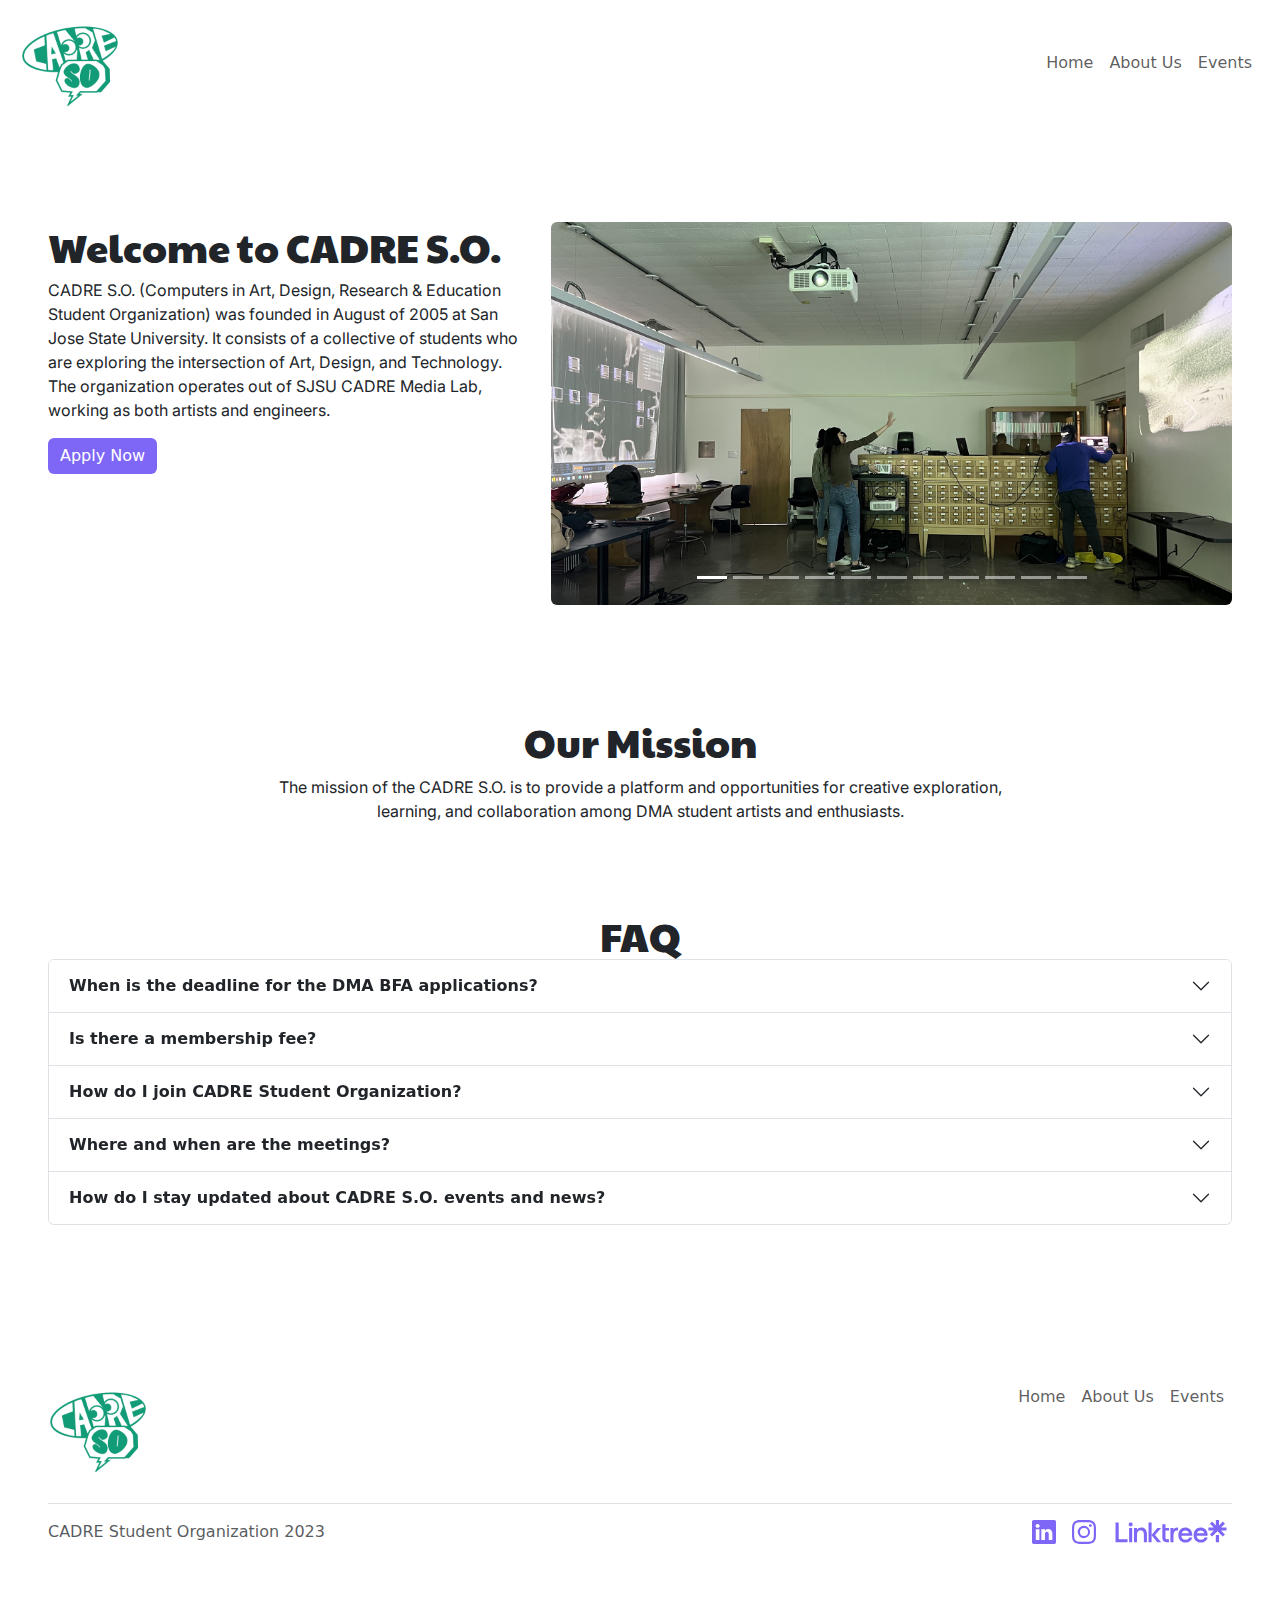
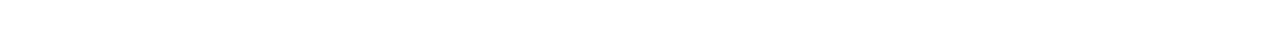
==== index.html @ 82b0589a "updated carousel wheel" ====
<!DOCTYPE html>
<html lang="en">

<head>
    <title>Cadre Landing Page</title>


    <!-- Latest compiled and minified CSS -->
    <meta name="viewport" content="width=device-width, initial-scale=1">
    <link href="https://cdn.jsdelivr.net/npm/bootstrap@5.3.0/dist/css/bootstrap.min.css" rel="stylesheet">
    <script src="https://cdn.jsdelivr.net/npm/bootstrap@5.3.0/dist/js/bootstrap.bundle.min.js"></script>
    <link rel="stylesheet" href="https://maxcdn.bootstrapcdn.com/font-awesome/4.7.0/css/font-awesome.min.css">
    <link rel="stylesheet" href="styles.css">

    <script>
        var collapseElementList = [].slice.call(document.querySelectorAll('.collapse'))
        var collapseList = collapseElementList.map(function (collapseEl) {
            collapseEl.addEventListener('hidden.bs.collapse', function () {
                let children = this.querySelectorAll('.collapse.show');
                children.forEach((c) => {
                    var collapse = bootstrap.Collapse.getInstance(c)
                    collapse.hide()
                })
            })
        })
    </script>

</head>


<body>

    <nav class="navbar navbar-expand-sm navbar-light p-2">
        <div class="container-xxl navbar-width">
            <a class="navbar-brand" href="./index.html">
                <img class="img-fluid rounded" src="images/cadre-so-retro-sticker-sheet-07.png" alt="Logo" style="width:100px;">
            </a>

            <ul class="navbar-nav">
                <li class="nav-item">
                    <a class="nav-link" href="./index.html">Home</a>
                </li>
                <li class="nav-item">
                    <a class="nav-link" href="./aboutus.html">About Us</a>
                </li>
                <li class="nav-item">
                    <a class="nav-link" href="./events.html">Events</a>
                </li>
            </ul>
        </div>
    </nav>


    <div class="container-xxl mt-5 p-5 text-body">


        <!-- header -->
        <div class="row body-custom-width">
            <div class="col-sm-5">
                <h1>Welcome to CADRE S.O.</h1>
                <p>CADRE S.O. (Computers in Art, Design, Research & Education Student Organization)
                    was founded in August of 2005 at San Jose State University.
                    It consists of a collective of students who are exploring the intersection of Art, Design, and
                    Technology.
                    The organization operates out of SJSU CADRE Media Lab, working as both artists and engineers.
                </p>

                <a href="https://docs.google.com/forms/d/e/1FAIpQLSfQ2iPJ5KqDVKefsqVc5-CPkdStCUEbLKOfQ0tQu2g8DvE91Q/viewform?usp=sf_link" target="_blank" class="btn btn-info btn-dark" role="button">Apply Now</a>
            </div>

            <!-- Carousel -->
            <div id="slideshow" class="carousel slide col-sm-7" data-bs-ride="carousel">

                <!-- Indicators/dots -->
                <div class="carousel-indicators">
                    <button type="button" data-bs-target="#slideshow" data-bs-slide-to="0" class="active"></button>
                    <button type="button" data-bs-target="#slideshow" data-bs-slide-to="1"></button>
                    <button type="button" data-bs-target="#slideshow" data-bs-slide-to="2"></button>
                    <button type="button" data-bs-target="#slideshow" data-bs-slide-to="3"></button>
                    <button type="button" data-bs-target="#slideshow" data-bs-slide-to="4"></button>
                    <button type="button" data-bs-target="#slideshow" data-bs-slide-to="5"></button>
                    <button type="button" data-bs-target="#slideshow" data-bs-slide-to="6"></button>
                    <button type="button" data-bs-target="#slideshow" data-bs-slide-to="7"></button>
                    <button type="button" data-bs-target="#slideshow" data-bs-slide-to="8"></button>
                    <button type="button" data-bs-target="#slideshow" data-bs-slide-to="9"></button>
                    <button type="button" data-bs-target="#slideshow" data-bs-slide-to="10"></button>
                    

                </div>

                <!-- The slideshow/carousel -->
                <div class="carousel-inner">
                    <div class="carousel-item active">
                        <img src="images/carousel-images/Behind_the_screen5.jpg" alt="cadre1" class="d-block img-fluid rounded"
                            style="width:100%">
                    </div>
                    <div class="carousel-item">
                        <img src="images/carousel-images/IMG_1499.JPG" alt="cadre2" class="d-block img-fluid rounded"
                            style="width:100%">
                    </div>
                    <div class="carousel-item">
                        <img src="images/carousel-images/IMG_1965.JPG" alt="cadre2" class="d-block img-fluid rounded"
                            style="width:100%">
                    </div>
                    <div class="carousel-item">
                        <img src="images/carousel-images/IMG_1972.JPG" alt="cadre2" class="d-block img-fluid rounded"
                            style="width:100%">
                    </div>
                    <div class="carousel-item">
                        <img src="images/carousel-images/IMG_2040.JPG" alt="cadre2" class="d-block img-fluid rounded"
                            style="width:100%">
                    </div>
                    <div class="carousel-item">
                        <img src="images/carousel-images/IMG_2043.JPG" alt="cadre2" class="d-block img-fluid rounded"
                            style="width:100%">
                    </div>
                    <div class="carousel-item">
                        <img src="images/carousel-images/IMG_2046.JPG" alt="cadre2" class="d-block img-fluid rounded"
                            style="width:100%">
                    </div>
                    <div class="carousel-item">
                        <img src="images/carousel-images/IMG_2053.JPG" alt="cadre2" class="d-block img-fluid rounded"
                            style="width:100%">
                    </div>
                    <div class="carousel-item">
                        <img src="images/carousel-images/IMG_6185.jpg" alt="cadre2" class="d-block img-fluid rounded"
                            style="width:100%">
                    </div>
                    <div class="carousel-item">
                        <img src="images/carousel-images/IMG_8313.jpg" alt="cadre2" class="d-block img-fluid rounded"
                            style="width:100%">
                    </div>
                    <div class="carousel-item">
                        <img src="images/carousel-images/IMG_8637.jpg" alt="cadre2" class="d-block img-fluid rounded"
                            style="width:100%">
                    </div>
                </div>

                <!-- Left and right controls/icons -->
                <button class="carousel-control-prev" type="button" data-bs-target="#slideshow" data-bs-slide="prev">
                    <span class="carousel-control-prev-icon"></span>
                </button>
                <button class="carousel-control-next" type="button" data-bs-target="#slideshow" data-bs-slide="next">
                    <span class="carousel-control-next-icon"></span>
                </button>
            </div>
        </div>
    </div>





    <!--mission-->
    <div class="container-xxl mt-5 p-3 text-body">
        <h1 class="text-center">Our Mission</h1>
        <p class="text-center" style="margin-top:10px">The mission of the CADRE S.O.
            is to provide a platform and opportunities for creative exploration, learning, and collaboration
            among DMA student artists and enthusiasts.</p>
    </div>


    <!-- values
    <div class="container-xxl mt-5 p-3 text-body">

        <h1 class="text-center">Our Values</h1>

        <div class="container" style="margin-top:10px">
            <div class="row">
                <div class="col-sm-4" style="margin-top:10px">
                    <div class="fakeimg rounded">
                        <p class="font-weight-bold font-italic p-3"> <u>Creativity:</u> </p>
                        <p class="p-3">We value creativity and encourage members to explore the creative potential
                            of Digital Media Art, Design, and Technology.</p>
                    </div>


                </div>
                <div class="col-sm-4" style="margin-top:10px">
                    <div class="fakeimg rounded">
                        <p class="font-weight-bold font-italic p-3"> <u>Learning:</u> </p>
                        <p class="p-3">We value learning and provide opportunities for members to learn about the latest
                            advancements
                            in digital media art and technology.</p>
                    </div>

                </div>

                <div class="col-sm-4" style="margin-top:10px">
                    <div class="fakeimg rounded">
                        <p class="font-weight-bold font-italic p-3"> <u>Community:</u> </p>
                        <p class="p-3">We value community and strive to create a supportive and inclusive
                            environment for our members.
                        </p>
                    </div>
                </div>
            </div>
        </div>

        <div class="container">
            <div class="row">
                <div class="col-sm-4" style="margin-top:10px">
                    <div class="fakeimg rounded">
                        <p class="font-weight-bold font-italic p-3"> <u>Experimentation:</u> </p>
                        <p class="p-3">We value experimentation and encourage members to take risks, explore new ideas,
                            and push the boundaries of digital media art and technology.</p>
                    </div>
                </div>

                <div class="col-sm-4" style="margin-top:10px">
                    <div class="fakeimg rounded">
                        <p class="font-weight-bold font-italic p-3"> <u>Innovation:</u> </p>
                        <p class="p-3">We value innovation and strive to promote the use of new and innovative
                            technology in digital media art.</p>
                    </div>
                </div>

                <div class="col-sm-4" style="margin-top:10px">
                    <div class="fakeimg rounded">
                        <p class="font-weight-bold font-italic p-3"> <u>Collaboration:</u> </p>
                        <p class="p-3">We value collaboration and provide opportunities for members to work together,
                            share ideas, and
                            collaborate on creative projects.</p>
                    </div>
                </div>
            </div>
        </div>
    </div> -->




    <div class="container-xxl mt-4 p-5 text-body rounded">

        <h1 class="text-center">FAQ</h1>

        <div class="accordion" id="accordionFaq">

            <div class="accordion-item">
                <h2 class="accordion-header" id="headingThree">
                    <button class="accordion-button collapsed" type="button" data-bs-toggle="collapse"
                        data-bs-target="#collapseThree" aria-expanded="false" aria-controls="collapseThree"><strong>When is the deadline for the DMA BFA applications?</strong>
                    </button>
                </h2>
                <div id="collapseThree" class="accordion-collapse collapse" aria-labelledby="headingThree"
                    data-bs-parent="#accordionFaq">
                    <div class="accordion-body">
                        Generally, the DMA BFA portfolio submission deadline for the Fall semester is at the end of October. For Spring semester it is at the first week of April. Exact dates will be announced by DMA faculty a month before hand.
                    </div>
                </div>
            </div>

            <div class="accordion-item">
                <h2 class="accordion-header" id="headingFive">
                    <button class="accordion-button collapsed" type="button" data-bs-toggle="collapse"
                        data-bs-target="#collapseFive" aria-expanded="false" aria-controls="collapsefive"> <strong>Is there a membership fee?</strong>
                    </button>
                </h2>
                <div id="collapseFive" class="accordion-collapse collapse" aria-labelledby="headingFive"
                    data-bs-parent="#accordionFaq">
                    <div class="accordion-body">
                        There is no fee! The student organization is free to join!
                    </div>
                </div>
            </div>

            <div class="accordion-item">
                <h2 class="accordion-header" id="headingOne">
                    <button class="accordion-button collapsed" type="button" data-bs-toggle="collapse"
                        data-bs-target="#collapseOne" aria-expanded="false" aria-controls="collapseOne"> <strong>How do I join CADRE Student Organization?</strong>
                    </button>
                </h2>
                <div id="collapseOne" class="accordion-collapse collapse" aria-labelledby="headingOne"
                    data-bs-parent="#accordionFaq">
                    <div class="accordion-body">
                        To join the student organization, attend our meetings and fill out this Google <a href="https://docs.google.com/forms/d/e/1FAIpQLSfQ2iPJ5KqDVKefsqVc5-CPkdStCUEbLKOfQ0tQu2g8DvE91Q/viewform?usp=sf_link" target="_blank">Form</a>.
                    </div>
                </div>
            </div>


            <div class="accordion-item">
                <h2 class="accordion-header" id="headingTwo">
                    <button class="accordion-button collapsed" type="button" data-bs-toggle="collapse"
                        data-bs-target="#collapseTwo" aria-expanded="false" aria-controls="collapseTwo"> <strong>Where and when are the meetings?</strong>
                    </button>
                </h2>
                <div id="collapseTwo" class="accordion-collapse collapse" aria-labelledby="headingTwo"
                    data-bs-parent="#accordionFaq">
                    <div class="accordion-body">
                        Our meetings are held at room 237 of the Art and Design building on Wednesday's 6:30pm.
                    </div>
                </div>
            </div>

            <div class="accordion-item">
                <h2 class="accordion-header" id="headingFour">
                    <button class="accordion-button collapsed" type="button" data-bs-toggle="collapse"
                        data-bs-target="#collapseFour" aria-expanded="false" aria-controls="collapseFour"> <strong>How do I stay updated about CADRE S.O. events and news?</strong>
                    </button>
                </h2>
                <div id="collapseFour" class="accordion-collapse collapse" aria-labelledby="headingFour"
                    data-bs-parent="#accordionFaq">
                    <div class="accordion-body">
                        Stay up to date by joining our Discord <a href="https://discord.com/invite/NFKVWs9K23" target="_blank">server</a> and keep an eye out for our weekly emails sent from the DMA email listserv.
                    </div>
                </div>
            </div>

        </div>

    </div>




<!-- footer -->
    <div class="container-xxl mt-5 p-5 text-body rounded">
        <div class=" row">

            <div class="col-sm-2" style="margin-top:10px">
                <a class="navbar-brand" href="./index.html">
                    <img class="img-fluid rounded" src="images/cadre-so-retro-sticker-sheet-07.png" alt="Logo" style="width:100px;">
                </a>
            </div>

            <div class="col-sm-10">
                <nav class="navbar navbar-expand-sm justify-content-end">
                    <ul class="navbar-nav">
                        <li class="nav-item">
                            <a class="nav-link" href="index.html">Home</a>
                        </li>
                        <li class="nav-item">
                            <a class="nav-link" href="aboutus.html">About Us</a>
                        </li>
                        <li class="nav-item">
                            <a class="nav-link" href="events.html">Events</a>
                        </li>
                    </ul>
                </nav>
            </div>
        </div>
        <footer class="d-flex flex-wrap justify-content-between align-items-center py-3 my-4 border-top">
            <div class="col-md-4 d-flex align-items-center">
                <span class="mb-3 mb-md-0 text-body-secondary">CADRE Student Organization 2023</span>
            </div>
            <svg xmlns="http://www.w3.org/2000/svg" class="d-none">
                <symbol id="instagram" viewBox="0 0 16 16">
                    <path
                        d="M8 0C5.829 0 5.556.01 4.703.048 3.85.088 3.269.222 2.76.42a3.917 3.917 0 0 0-1.417.923A3.927 3.927 0 0 0 .42 2.76C.222 3.268.087 3.85.048 4.7.01 5.555 0 5.827 0 8.001c0 2.172.01 2.444.048 3.297.04.852.174 1.433.372 1.942.205.526.478.972.923 1.417.444.445.89.719 1.416.923.51.198 1.09.333 1.942.372C5.555 15.99 5.827 16 8 16s2.444-.01 3.298-.048c.851-.04 1.434-.174 1.943-.372a3.916 3.916 0 0 0 1.416-.923c.445-.445.718-.891.923-1.417.197-.509.332-1.09.372-1.942C15.99 10.445 16 10.173 16 8s-.01-2.445-.048-3.299c-.04-.851-.175-1.433-.372-1.941a3.926 3.926 0 0 0-.923-1.417A3.911 3.911 0 0 0 13.24.42c-.51-.198-1.092-.333-1.943-.372C10.443.01 10.172 0 7.998 0h.003zm-.717 1.442h.718c2.136 0 2.389.007 3.232.046.78.035 1.204.166 1.486.275.373.145.64.319.92.599.28.28.453.546.598.92.11.281.24.705.275 1.485.039.843.047 1.096.047 3.231s-.008 2.389-.047 3.232c-.035.78-.166 1.203-.275 1.485a2.47 2.47 0 0 1-.599.919c-.28.28-.546.453-.92.598-.28.11-.704.24-1.485.276-.843.038-1.096.047-3.232.047s-2.39-.009-3.233-.047c-.78-.036-1.203-.166-1.485-.276a2.478 2.478 0 0 1-.92-.598 2.48 2.48 0 0 1-.6-.92c-.109-.281-.24-.705-.275-1.485-.038-.843-.046-1.096-.046-3.233 0-2.136.008-2.388.046-3.231.036-.78.166-1.204.276-1.486.145-.373.319-.64.599-.92.28-.28.546-.453.92-.598.282-.11.705-.24 1.485-.276.738-.034 1.024-.044 2.515-.045v.002zm4.988 1.328a.96.96 0 1 0 0 1.92.96.96 0 0 0 0-1.92zm-4.27 1.122a4.109 4.109 0 1 0 0 8.217 4.109 4.109 0 0 0 0-8.217zm0 1.441a2.667 2.667 0 1 1 0 5.334 2.667 2.667 0 0 1 0-5.334z">
                    </path>
                    
                </symbol>
                <symbol id="linkedin" viewBox="0 0 16 16">
                    <path d="M0 1.146C0 .513.526 0 1.175 0h13.65C15.474 0 16 .513 16 1.146v13.708c0 .633-.526 1.146-1.175 1.146H1.175C.526 16 0 15.487 0 14.854V1.146zm4.943 12.248V6.169H2.542v7.225h2.401zm-1.2-8.212c.837 0 1.358-.554 1.358-1.248-.015-.709-.52-1.248-1.342-1.248-.822 0-1.359.54-1.359 1.248 0 .694.521 1.248 1.327 1.248h.016zm4.908 8.212V9.359c0-.216.016-.432.08-.586.173-.431.568-.878 1.232-.878.869 0 1.216.662 1.216 1.634v3.865h2.401V9.25c0-2.22-1.184-3.252-2.764-3.252-1.274 0-1.845.7-2.165 1.193v.025h-.016a5.54 5.54 0 0 1 .016-.025V6.169h-2.4c.03.678 0 7.225 0 7.225h2.4z"/>
                </symbol>
                <symbol id="linktree" viewBox="0 0 80 17">
                    <path xmlns="http://www.w3.org/2000/svg" d="M0 1.72687H2.25964V13.6313H8.50582V15.7244H0V1.72687ZM10.7287 1.72687C10.9121 1.72444 11.0941 1.75816 11.2644 1.82609C11.4348 1.89402 11.59 1.99484 11.7214 2.12278C11.8528 2.25073 11.9576 2.4033 12.03 2.57178C12.1024 2.74026 12.1409 2.92135 12.1433 3.1047C12.1433 3.47987 11.9943 3.83967 11.729 4.10496C11.4637 4.37024 11.1039 4.51928 10.7287 4.51928C10.3536 4.51928 9.99375 4.37024 9.72847 4.10496C9.46318 3.83967 9.31415 3.47987 9.31415 3.1047C9.31491 2.92087 9.3523 2.73903 9.42412 2.56981C9.49594 2.40058 9.60076 2.24736 9.73245 2.11909C9.86414 1.99082 10.0201 1.89008 10.1911 1.82273C10.3622 1.75539 10.5449 1.7228 10.7287 1.72687ZM9.62645 5.63991H11.7942V15.7244H9.62645V5.63991ZM13.0618 5.63991H15.2296V7.03612C15.8714 5.97059 16.9737 5.36435 18.425 5.36435C20.7765 5.36435 22.2462 7.20146 22.2462 10.1225V15.7244H20.0784V10.3062C20.0784 8.41395 19.2517 7.34843 17.7587 7.34843C16.1249 7.34843 15.2247 8.46906 15.2247 10.4899V15.7244H13.057L13.0618 5.63991ZM23.3852 1.72687H25.553V10.5817L29.5946 5.63991H32.3135L27.9963 10.692L32.3135 15.7244H29.5946L25.553 10.8022V15.7244H23.3852V1.72687ZM33.1586 3.07408H35.3631V5.64604H37.9351V7.44641H35.3631V12.6442C35.3631 13.3068 35.7673 13.7109 36.3919 13.7109H37.8445V15.7305H36.098C34.2058 15.7305 33.1586 14.6099 33.1586 12.6271V3.07408ZM38.8904 5.64604H41.0582V6.89527C41.5909 5.93998 42.4911 5.37047 43.5934 5.37047C43.8478 5.35888 44.1024 5.38993 44.3466 5.46233V7.48315C44.0813 7.42486 43.8097 7.40017 43.5383 7.40966C41.94 7.40966 41.0582 8.75688 41.0582 11.0655V15.7305H38.8904V5.64604ZM49.4158 5.37047C51.804 5.37047 54.3944 6.82179 54.3944 10.9185V11.2125H46.6234C46.79 13.0116 47.8359 14.0037 49.5811 14.0037C50.8304 14.0037 51.8959 13.3239 52.1347 12.3882H54.3393C54.1188 14.4078 52.0245 16.0061 49.5811 16.0061C46.4581 16.0061 44.4936 13.9669 44.4936 10.6797C44.4936 7.75259 46.3858 5.36435 49.4158 5.36435V5.37047ZM52.0796 9.41211C51.7673 8.16288 50.7936 7.37292 49.4158 7.37292C48.0931 7.37292 47.1574 8.18125 46.79 9.41211H52.0796ZM60.2731 5.37047C62.6614 5.37047 65.2517 6.82179 65.2517 10.9185V11.2125H57.4807C57.646 13.0116 58.6932 14.0037 60.4385 14.0037C61.6877 14.0037 62.7532 13.3239 62.992 12.3882H65.1966C64.9761 14.4078 62.8818 16.0061 60.4385 16.0061C57.3154 16.0061 55.3497 13.9669 55.3497 10.6797C55.3497 7.75259 57.2419 5.36435 60.2731 5.36435V5.37047ZM62.9369 9.41211C62.6246 8.16288 61.651 7.37292 60.2731 7.37292C58.9504 7.37292 58.0135 8.18125 57.646 9.41211H62.9369Z" fill="#7e67f6"/>
                    <path xmlns="http://www.w3.org/2000/svg" d="M65.7852 5.33374H69.6615L66.9058 2.70668L68.4306 1.13901L71.0577 3.83956V0H73.3357V3.83956L75.9627 1.14513L77.4863 2.70668L74.7319 5.32762H78.607V7.49541H74.7098L77.4827 10.1898L75.9627 11.7208L72.1967 7.93631L68.4306 11.7208L66.9058 10.196L69.6798 7.50153H65.7852V5.33374ZM71.0515 10.6062H73.3296V15.7502H71.0515V10.6062Z" fill="#7e67f6"/>
                </symbol>
            </svg>
            <ul class="nav col-md-4 justify-content-end list-unstyled d-flex">
                <li class="ms-3"><a class="text-body-secondary" href="https://www.linkedin.com/company/cadre-so/" target="_blank"><svg class="bi" width="24" height="24">
                            <use xlink:href="#linkedin"></use>
                        </svg></a></li>
                <li class="ms-3"><a class="text-body-secondary" href="https://www.instagram.com/cadre.so/" target="_blank"><svg class="bi" width="24" height="24">
                            <use xlink:href="#instagram"></use>
                        </svg></a></li>
                <li class="ms-3"><a class="text-body-secondary" href="https://linktr.ee/cadre.so?utm_source=linktree_admin_share" target="_blank"><svg class="bi" width="120" height="24">
                            <use xlink:href="#linktree"></use>
                        </svg></a></li>        
            </ul>
        </footer>
    </div>


</body>

</html>
---- styles.css ----
@import url('https://fonts.googleapis.com/css2?family=Inter:wght@100;200;300;400;500;600;700;800;900&display=swap');
@import url('https://fonts.googleapis.com/css2?family=Montserrat:ital,wght@0,100;0,200;0,300;0,400;0,500;0,600;0,700;0,800;0,900;1,100;1,200;1,300;1,400;1,500;1,600;1,700;1,800;1,900&display=swap');
@import url('https://fonts.googleapis.com/css2?family=Paytone+One&display=swap');

h1{
    font-family: 'Paytone One', sans-serif;
}

p{
    font-family: 'Inter', sans-serif;
}

img {
    width: 100%;
}

iframe{
    display: block;
    margin: auto;
}

.border-bottom {
    border-bottom: none !important;
}

.shadow-lg {
    box-shadow: none !important;
}

.navbar-width {
    max-width: 1320px !important;
    margin: auto !important;
}

.fakeimg {
    height: 200px;
    background: white;
    text-align: center;
    mix-blend-mode: multiply;
}

.btn-dark, 
.btn-primary{
    background-color: #7e67f6;
    border: none;
}

.btn:hover{
    background-color: #129b77;
}

.bg-primary{
    background-color: #7e67f6!important;
}

#instagram, #linktree, #linkedin{
    fill: #7e67f6!important;
}

#slideshow{
    margin: auto;
}

a.navbar-brand{
    transition: ease-in-out;
}

a.navbar-brand:hover{
    opacity: 70%;
    transition: ease-in-out;
}

.accordion{
    mix-blend-mode: multiply;
}

.card-img-top.d-block.img-fluid.rounded{
    background-color: #fff0!important;
}

.col-sm-3.mt-5.card.border-0{
    background-color: #fff0!important;
}

.text-center{
    max-width: 788px;
    margin: auto;
}

.bi:hover{
    fill:#129b77!important;
}
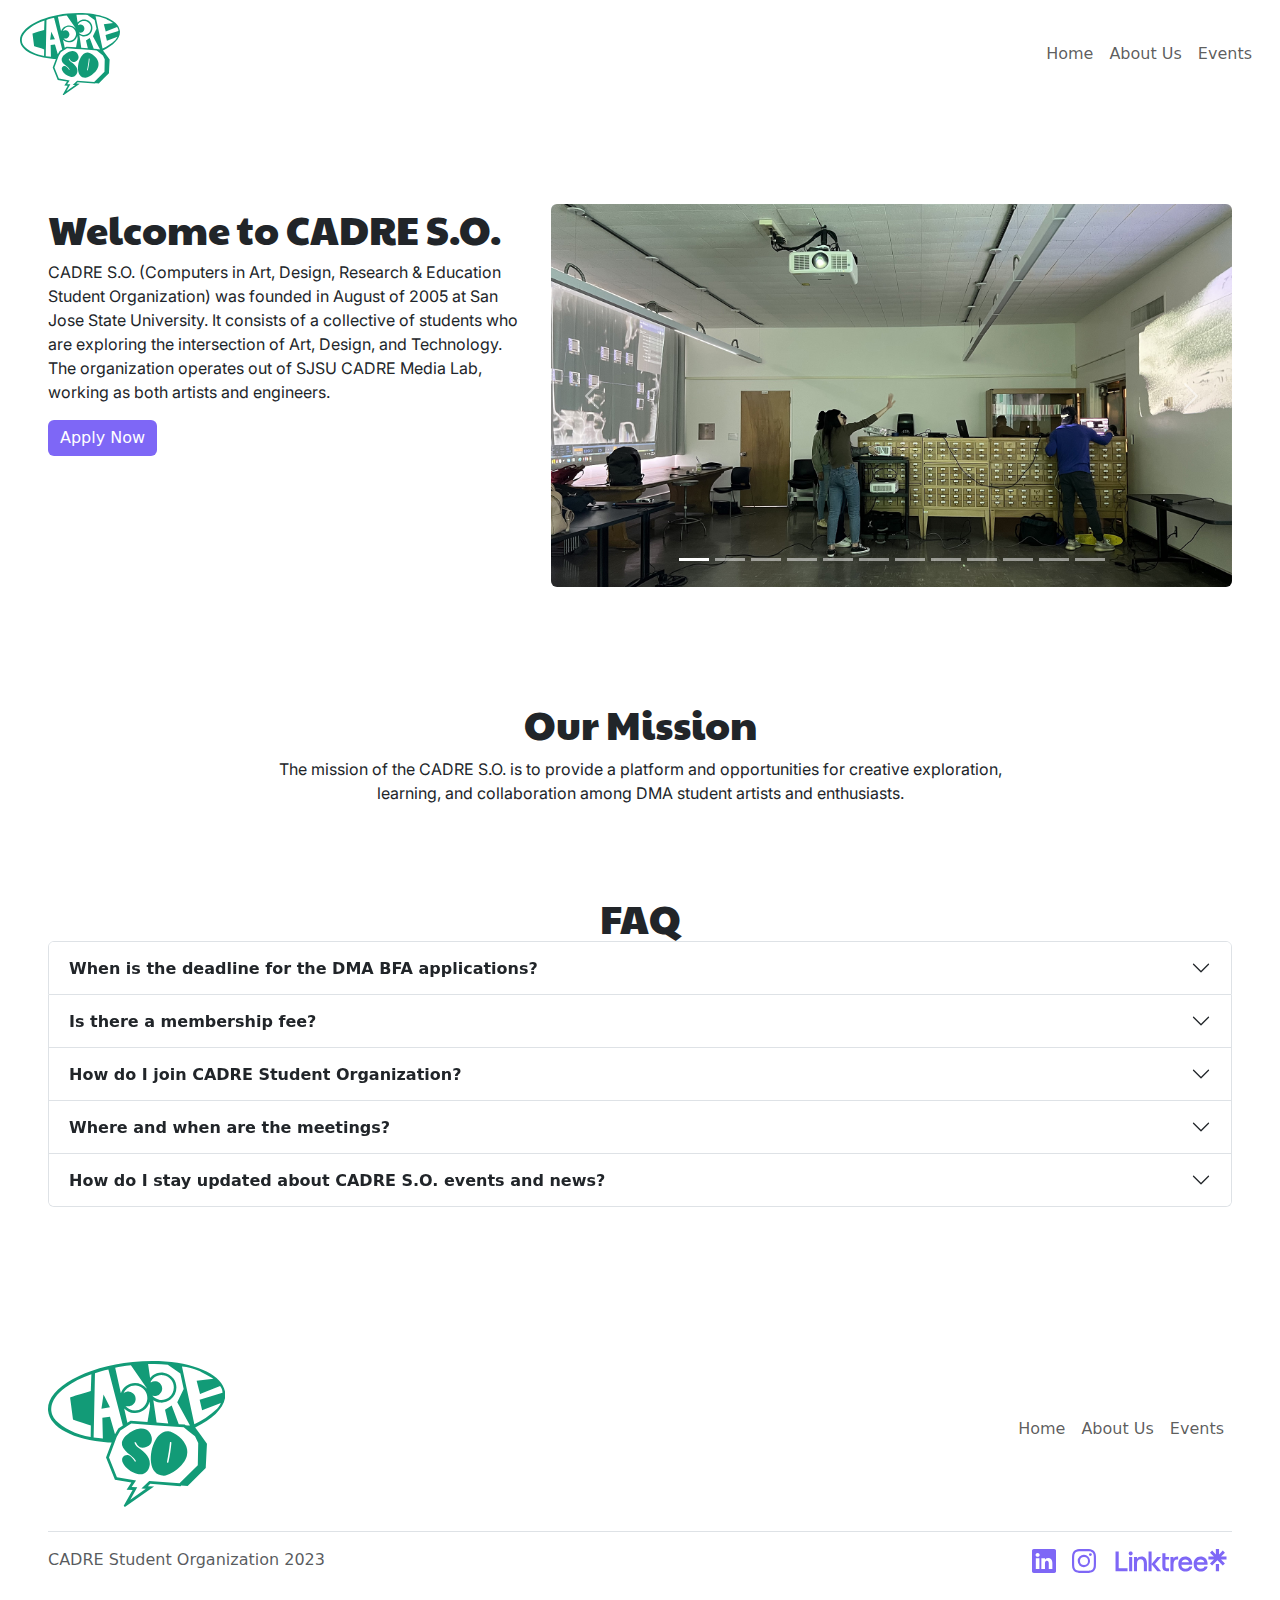
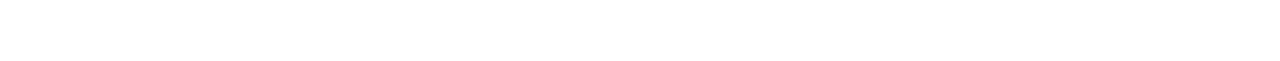
==== commit 3427333e: "logo on hover" ====
--- a/index.html
+++ b/index.html
@@ -32,8 +32,24 @@
 
     <nav class="navbar navbar-expand-sm navbar-light p-2">
         <div class="container-xxl navbar-width">
-            <a class="navbar-brand" href="./index.html">
-                <img class="img-fluid rounded" src="images/cadre-so-retro-sticker-sheet-07.png" alt="Logo" style="width:100px;">
+            <a class="navbar-brand" href="./index.html" width="100px">
+                <svg xmlns="http://www.w3.org/2000/svg" id="Layer_2" data-name="Layer 2" viewBox="0 0 272.1 223.89" width="100px">
+                    <defs>
+                        <style>
+                        </style>
+                    </defs>
+                    <g id="Layer_1-2" data-name="Layer 1">
+                        <g>
+                            <polygon class="cls-1" points="82.01 73.12 95.09 71.14 85.21 51.27 82.01 73.12" />
+                            <path id="logo" class="cls-1"
+                                d="m271.99,49.34c-2.44-25.53-38.54-44.61-91.98-48.6-16-1.19-32.75-.94-49.8.75C55.26,8.93-3.1,42.49.13,76.31c2.44,25.53,38.54,44.61,91.98,48.6h0c1.82.14,3.68.19,5.52.28l-8.57,23.05,13.65,34.1,25.2,4.16-7.33,11.09,9.24.25-13.63,24.43,1.76,1.62,44.77-31.39-9.44-.46,3.63-3.52,46.46,3.51,1.08-1.06c3.3.22,6.61.44,9.91.66,9.23-9.15,18.46-18.3,27.69-27.45.63-12.44,1.25-24.88,1.88-37.32-6.02-8.26-12.05-16.52-18.07-24.78,29.8-14.31,47.95-33.48,46.11-52.74h.02ZM174.07,5.09c3.22.16,6.5.36,9.75.6l19.29,13.4,5.1,24-9.85,20.05,19.56,35.97c-2.25-.15-4.51-.3-6.76-.45l-1.28-1.03-9.21-.67-10.88-28.68-10.24,6.57,4.97,20.93-17.88-1.29-4.99-34.39c2.78,1.84,5.93,3.08,9.32,3.56.51.07,1.02.13,1.53.17,5.53.41,10.95-1.19,15.43-4.6,10.09-7.67,12.13-22.2,4.55-32.39-3.67-4.93-9.02-8.12-15.07-8.98-6.03-.86-12.07.71-16.96,4.43-1.43,1.08-2.67,2.32-3.77,3.65l-3.1-21.38c6.82,0,13.7.19,20.49.53h0Zm-1.08,30.45c-1.79-2.41-4.41-3.97-7.37-4.39-2.81-.41-5.58.3-7.9,1.92l-.18-1.26c1.25-2.4,3.02-4.57,5.31-6.31,3.7-2.81,8.18-4.14,12.74-3.8.42.03.85.08,1.27.14,5,.71,9.42,3.35,12.45,7.42h0c6.26,8.42,4.57,20.42-3.77,26.76-4.04,3.07-9,4.37-14.01,3.66-4.13-.59-7.85-2.51-10.74-5.46l-.17-1.16c.6.21,1.2.38,1.84.47.25.04.5.06.75.08,2.7.2,5.35-.58,7.54-2.25,2.39-1.82,3.94-4.46,4.36-7.45s-.33-5.97-2.13-8.38h0Zm-40.76,15.94c-1.79-2.41-4.41-3.97-7.37-4.39-2.97-.42-5.9.35-8.29,2.17-.21.16-.38.37-.58.54,1.24-3.17,3.31-6.06,6.2-8.26,3.81-2.9,8.35-4.12,12.76-3.79,5.25.39,10.3,2.98,13.7,7.55,3.03,4.08,4.31,9.1,3.6,14.16-.71,5.05-3.33,9.53-7.36,12.6-8.27,6.29-20.02,4.67-26.31-3.58.99.46,2.03.83,3.14.99.25.04.5.06.75.08,2.7.2,5.36-.58,7.54-2.25,2.39-1.82,3.94-4.46,4.36-7.45s-.33-5.97-2.13-8.38h0Zm-.4,28.38c5.34.4,10.84-1.08,15.44-4.58,4.24-3.22,7.17-7.73,8.44-12.86l1.01,6.94-4.05,24.12-25.92-1.88-4.95,3.13-4.87-22c4.01,4.28,9.36,6.71,14.9,7.12h0ZM112.85,8.51c4.75-.79,9.58-1.43,14.37-1.9l24.13,34.77c0,.33.02.66.04.98-7.67-9.71-21.7-11.57-31.6-4.03-3.9,2.96-6.58,6.96-7.98,11.32l-8.7-39.28c3.23-.7,6.5-1.32,9.74-1.86Zm-63.71,104.18c-20.87-6.74-38.34-19.01-42.47-29.84-1.36-3.58-1.65-7.26-1.65-7.3-.42-5.7,1.29-10.12,2.01-12,4.25-11.03,16.69-20.54,19.14-22.34,11.89-8.71,25.47-15.67,40.39-20.7l-.91,25.48c-4.35,1.59-9.73,3.15-14.94,4.65-5.57,1.61-11.32,3.27-15.89,5l-.92.35,4.44,33.93.69.26c3.95,1.5,8.97,3.1,13.83,4.65,4.5,1.43,9.14,2.91,12.9,4.3l-.27,17.58c-5.56-.96-11.05-2.31-16.34-4.01h0Zm45.94-27.02l-11.66,1.51.76,31.73-14.14-1.53,2.05-98.57c3.12-1.18,6.31-2.23,9.5-3.13,3.62-1.02,7.33-1.88,11.05-2.55l22.21,86-6.92,4.37-5.1,8.85-7.75-26.69h0Zm130.52,29.96l4.95,10.36-.68,34.11-28.04,27.54-46.45-3.51-12.08,11.7,6.82.33-23.82,16.71,10.66-19.1-8.6-.23,6.73-10.18-29.33-4.84-12.15-30.34,8.45-22.76,2.56-6.88.87-2.35,5.55-9.61,4.92-3.11,6.83-4.32,5.04-3.19,24.14,1.75,15.31,1.11,18.28,1.32,16.78,1.22,5.93.43,2.28,1.82,4.21,3.37,10.83,8.66h.01Zm-1-18.73l-19-88.33c9.14.9,17.75,3.02,25.64,6.31,2.48,1.04,5.72,2.84,11.07,5.82,2.16,1.2,4.65,2.59,7.57,4.19,1.37.75,2.7,1.58,3.98,2.48l-25.78,3.1,5.2,20.09,30.85-12.27c.79,1.16,2.26,3.46,2.91,5.53.49,1.57.69,3.72.77,4.94l-35.11,10.86,3.79,15.84,28.86-10.83c-.53,1-1.11,2.06-1.61,2.86-1.28,2.05-2.72,4.02-4.2,5.76-5.47,5.2-11.42,9.94-17.7,14.08-5.48,3.62-11.28,6.83-17.25,9.57h.01Z" />
+                            <path id="logo" class="cls-1"
+                                d="m144.61,133.28c2.09.11,4.55-.42,6.9-1.55,4.8-2.14,7.38-5.56,7.84-9.83.17-1.59.07-3.3-.35-5.12-1.27-5.26-4.03-9.37-8.3-11.55-2.96-1.51-6.64-2.1-11.09-1.46-5.26.88-10.25,3.2-14.45,6.14-2.34,1.64-4.42,3.46-6.17,5.35-1.69,1.82-3.06,3.69-4.02,5.49-.45.84-.84,1.67-1.1,2.47-.25.79-.4,1.58-.48,2.38-.49,5.2,2.71,10.52,8.75,15.47,1.73,1.38,3.48,2.5,5.08,3.84,3.49,2.72,6.4,6.06,7.72,8.44.15.46,0,.98-.57.99-.58.12-1.16-.19-1.45-.67-1.34-2.54-6.73-8.86-10.56-9.3-5.5-.5-11.45,4.31-7.14,12.56,3.63,7.37,12.59,14.16,22.14,16.4,11.7,2.74,18.22-5.82,18.92-15.44.84-12.84-12.69-20.88-19.04-25.96-2.4-2.32-3.99-4.92-4.76-7.02.76-.05,1.53-.12,2.3-.18,1.36,3.24,4.63,8.22,9.84,8.56h0Z" />
+                            <path id="logo" class="cls-1"
+                                d="m197.15,113.21c-2.94-1.96-6.18-3.63-9.66-4.9-.28-.1-.54-.22-.82-.32-6.56-1.37-12.39,1.57-17.08,6.84-1.59,1.79-3.05,3.82-4.36,6.08-11.53,19.93-11.33,55.28,12.67,55.05,15.18-2.29,33.28-18.65,35.41-31.89,2.63-10.41-4.33-22.97-16.17-30.85h.01Zm-7.9,13.6c-.71,8.11-2.32,18.92-4.53,28.57-.07.55-.71.87-1.3.86-.58-.12-1.12-.46-.92-.9,2.02-9.85,3.8-20.78,4.56-28.97.05-.55.1-1.09.15-1.64,0-.44.58-.68,1.16-.59s1.16.63,1.02,1.04c-.05.54-.09,1.08-.14,1.62h0Z" />
+                        </g>
+                    </g>
+                </svg>
             </a>
 
             <ul class="navbar-nav">
@@ -65,7 +81,8 @@
                     The organization operates out of SJSU CADRE Media Lab, working as both artists and engineers.
                 </p>
 
-                <a href="https://docs.google.com/forms/d/e/1FAIpQLSfQ2iPJ5KqDVKefsqVc5-CPkdStCUEbLKOfQ0tQu2g8DvE91Q/viewform?usp=sf_link" target="_blank" class="btn btn-info btn-dark" role="button">Apply Now</a>
+                <a href="https://docs.google.com/forms/d/e/1FAIpQLSfQ2iPJ5KqDVKefsqVc5-CPkdStCUEbLKOfQ0tQu2g8DvE91Q/viewform?usp=sf_link"
+                    target="_blank" class="btn btn-info btn-dark" role="button">Apply Now</a>
             </div>
 
             <!-- Carousel -->
@@ -84,15 +101,15 @@
                     <button type="button" data-bs-target="#slideshow" data-bs-slide-to="8"></button>
                     <button type="button" data-bs-target="#slideshow" data-bs-slide-to="9"></button>
                     <button type="button" data-bs-target="#slideshow" data-bs-slide-to="10"></button>
-                    
+                    <button type="button" data-bs-target="#slideshow" data-bs-slide-to="11"></button>
 
                 </div>
 
                 <!-- The slideshow/carousel -->
                 <div class="carousel-inner">
                     <div class="carousel-item active">
-                        <img src="images/carousel-images/Behind_the_screen5.jpg" alt="cadre1" class="d-block img-fluid rounded"
-                            style="width:100%">
+                        <img src="images/carousel-images/Behind_the_screen5.jpg" alt="cadre1"
+                            class="d-block img-fluid rounded" style="width:100%">
                     </div>
                     <div class="carousel-item">
                         <img src="images/carousel-images/IMG_1499.JPG" alt="cadre2" class="d-block img-fluid rounded"
@@ -239,13 +256,16 @@
             <div class="accordion-item">
                 <h2 class="accordion-header" id="headingThree">
                     <button class="accordion-button collapsed" type="button" data-bs-toggle="collapse"
-                        data-bs-target="#collapseThree" aria-expanded="false" aria-controls="collapseThree"><strong>When is the deadline for the DMA BFA applications?</strong>
+                        data-bs-target="#collapseThree" aria-expanded="false" aria-controls="collapseThree"><strong>When
+                            is the deadline for the DMA BFA applications?</strong>
                     </button>
                 </h2>
                 <div id="collapseThree" class="accordion-collapse collapse" aria-labelledby="headingThree"
                     data-bs-parent="#accordionFaq">
                     <div class="accordion-body">
-                        Generally, the DMA BFA portfolio submission deadline for the Fall semester is at the end of October. For Spring semester it is at the first week of April. Exact dates will be announced by DMA faculty a month before hand.
+                        Generally, the DMA BFA portfolio submission deadline for the Fall semester is at the end of
+                        October. For Spring semester it is at the first week of April. Exact dates will be announced by
+                        DMA faculty a month before hand.
                     </div>
                 </div>
             </div>
@@ -253,7 +273,8 @@
             <div class="accordion-item">
                 <h2 class="accordion-header" id="headingFive">
                     <button class="accordion-button collapsed" type="button" data-bs-toggle="collapse"
-                        data-bs-target="#collapseFive" aria-expanded="false" aria-controls="collapsefive"> <strong>Is there a membership fee?</strong>
+                        data-bs-target="#collapseFive" aria-expanded="false" aria-controls="collapsefive"> <strong>Is
+                            there a membership fee?</strong>
                     </button>
                 </h2>
                 <div id="collapseFive" class="accordion-collapse collapse" aria-labelledby="headingFive"
@@ -267,13 +288,16 @@
             <div class="accordion-item">
                 <h2 class="accordion-header" id="headingOne">
                     <button class="accordion-button collapsed" type="button" data-bs-toggle="collapse"
-                        data-bs-target="#collapseOne" aria-expanded="false" aria-controls="collapseOne"> <strong>How do I join CADRE Student Organization?</strong>
+                        data-bs-target="#collapseOne" aria-expanded="false" aria-controls="collapseOne"> <strong>How do
+                            I join CADRE Student Organization?</strong>
                     </button>
                 </h2>
                 <div id="collapseOne" class="accordion-collapse collapse" aria-labelledby="headingOne"
                     data-bs-parent="#accordionFaq">
                     <div class="accordion-body">
-                        To join the student organization, attend our meetings and fill out this Google <a href="https://docs.google.com/forms/d/e/1FAIpQLSfQ2iPJ5KqDVKefsqVc5-CPkdStCUEbLKOfQ0tQu2g8DvE91Q/viewform?usp=sf_link" target="_blank">Form</a>.
+                        To join the student organization, attend our meetings and fill out this Google <a
+                            href="https://docs.google.com/forms/d/e/1FAIpQLSfQ2iPJ5KqDVKefsqVc5-CPkdStCUEbLKOfQ0tQu2g8DvE91Q/viewform?usp=sf_link"
+                            target="_blank">Form</a>.
                     </div>
                 </div>
             </div>
@@ -282,7 +306,8 @@
             <div class="accordion-item">
                 <h2 class="accordion-header" id="headingTwo">
                     <button class="accordion-button collapsed" type="button" data-bs-toggle="collapse"
-                        data-bs-target="#collapseTwo" aria-expanded="false" aria-controls="collapseTwo"> <strong>Where and when are the meetings?</strong>
+                        data-bs-target="#collapseTwo" aria-expanded="false" aria-controls="collapseTwo"> <strong>Where
+                            and when are the meetings?</strong>
                     </button>
                 </h2>
                 <div id="collapseTwo" class="accordion-collapse collapse" aria-labelledby="headingTwo"
@@ -296,13 +321,16 @@
             <div class="accordion-item">
                 <h2 class="accordion-header" id="headingFour">
                     <button class="accordion-button collapsed" type="button" data-bs-toggle="collapse"
-                        data-bs-target="#collapseFour" aria-expanded="false" aria-controls="collapseFour"> <strong>How do I stay updated about CADRE S.O. events and news?</strong>
+                        data-bs-target="#collapseFour" aria-expanded="false" aria-controls="collapseFour"> <strong>How
+                            do I stay updated about CADRE S.O. events and news?</strong>
                     </button>
                 </h2>
                 <div id="collapseFour" class="accordion-collapse collapse" aria-labelledby="headingFour"
                     data-bs-parent="#accordionFaq">
                     <div class="accordion-body">
-                        Stay up to date by joining our Discord <a href="https://discord.com/invite/NFKVWs9K23" target="_blank">server</a> and keep an eye out for our weekly emails sent from the DMA email listserv.
+                        Stay up to date by joining our Discord <a href="https://discord.com/invite/NFKVWs9K23"
+                            target="_blank">server</a> and keep an eye out for our weekly emails sent from the DMA email
+                        listserv.
                     </div>
                 </div>
             </div>
@@ -311,20 +339,33 @@
 
     </div>
 
-
-
-
-<!-- footer -->
+    <!-- footer -->
     <div class="container-xxl mt-5 p-5 text-body rounded">
         <div class=" row">
 
             <div class="col-sm-2" style="margin-top:10px">
                 <a class="navbar-brand" href="./index.html">
-                    <img class="img-fluid rounded" src="images/cadre-so-retro-sticker-sheet-07.png" alt="Logo" style="width:100px;">
+                    <svg xmlns="http://www.w3.org/2000/svg" id="Layer_2" data-name="Layer 2" viewBox="0 0 272.1 223.89">
+                        <defs>
+                            <style>
+                            </style>
+                        </defs>
+                        <g id="Layer_1-2" data-name="Layer 1">
+                            <g>
+                                <polygon class="cls-1" points="82.01 73.12 95.09 71.14 85.21 51.27 82.01 73.12" />
+                                <path id="logo" class="cls-1"
+                                    d="m271.99,49.34c-2.44-25.53-38.54-44.61-91.98-48.6-16-1.19-32.75-.94-49.8.75C55.26,8.93-3.1,42.49.13,76.31c2.44,25.53,38.54,44.61,91.98,48.6h0c1.82.14,3.68.19,5.52.28l-8.57,23.05,13.65,34.1,25.2,4.16-7.33,11.09,9.24.25-13.63,24.43,1.76,1.62,44.77-31.39-9.44-.46,3.63-3.52,46.46,3.51,1.08-1.06c3.3.22,6.61.44,9.91.66,9.23-9.15,18.46-18.3,27.69-27.45.63-12.44,1.25-24.88,1.88-37.32-6.02-8.26-12.05-16.52-18.07-24.78,29.8-14.31,47.95-33.48,46.11-52.74h.02ZM174.07,5.09c3.22.16,6.5.36,9.75.6l19.29,13.4,5.1,24-9.85,20.05,19.56,35.97c-2.25-.15-4.51-.3-6.76-.45l-1.28-1.03-9.21-.67-10.88-28.68-10.24,6.57,4.97,20.93-17.88-1.29-4.99-34.39c2.78,1.84,5.93,3.08,9.32,3.56.51.07,1.02.13,1.53.17,5.53.41,10.95-1.19,15.43-4.6,10.09-7.67,12.13-22.2,4.55-32.39-3.67-4.93-9.02-8.12-15.07-8.98-6.03-.86-12.07.71-16.96,4.43-1.43,1.08-2.67,2.32-3.77,3.65l-3.1-21.38c6.82,0,13.7.19,20.49.53h0Zm-1.08,30.45c-1.79-2.41-4.41-3.97-7.37-4.39-2.81-.41-5.58.3-7.9,1.92l-.18-1.26c1.25-2.4,3.02-4.57,5.31-6.31,3.7-2.81,8.18-4.14,12.74-3.8.42.03.85.08,1.27.14,5,.71,9.42,3.35,12.45,7.42h0c6.26,8.42,4.57,20.42-3.77,26.76-4.04,3.07-9,4.37-14.01,3.66-4.13-.59-7.85-2.51-10.74-5.46l-.17-1.16c.6.21,1.2.38,1.84.47.25.04.5.06.75.08,2.7.2,5.35-.58,7.54-2.25,2.39-1.82,3.94-4.46,4.36-7.45s-.33-5.97-2.13-8.38h0Zm-40.76,15.94c-1.79-2.41-4.41-3.97-7.37-4.39-2.97-.42-5.9.35-8.29,2.17-.21.16-.38.37-.58.54,1.24-3.17,3.31-6.06,6.2-8.26,3.81-2.9,8.35-4.12,12.76-3.79,5.25.39,10.3,2.98,13.7,7.55,3.03,4.08,4.31,9.1,3.6,14.16-.71,5.05-3.33,9.53-7.36,12.6-8.27,6.29-20.02,4.67-26.31-3.58.99.46,2.03.83,3.14.99.25.04.5.06.75.08,2.7.2,5.36-.58,7.54-2.25,2.39-1.82,3.94-4.46,4.36-7.45s-.33-5.97-2.13-8.38h0Zm-.4,28.38c5.34.4,10.84-1.08,15.44-4.58,4.24-3.22,7.17-7.73,8.44-12.86l1.01,6.94-4.05,24.12-25.92-1.88-4.95,3.13-4.87-22c4.01,4.28,9.36,6.71,14.9,7.12h0ZM112.85,8.51c4.75-.79,9.58-1.43,14.37-1.9l24.13,34.77c0,.33.02.66.04.98-7.67-9.71-21.7-11.57-31.6-4.03-3.9,2.96-6.58,6.96-7.98,11.32l-8.7-39.28c3.23-.7,6.5-1.32,9.74-1.86Zm-63.71,104.18c-20.87-6.74-38.34-19.01-42.47-29.84-1.36-3.58-1.65-7.26-1.65-7.3-.42-5.7,1.29-10.12,2.01-12,4.25-11.03,16.69-20.54,19.14-22.34,11.89-8.71,25.47-15.67,40.39-20.7l-.91,25.48c-4.35,1.59-9.73,3.15-14.94,4.65-5.57,1.61-11.32,3.27-15.89,5l-.92.35,4.44,33.93.69.26c3.95,1.5,8.97,3.1,13.83,4.65,4.5,1.43,9.14,2.91,12.9,4.3l-.27,17.58c-5.56-.96-11.05-2.31-16.34-4.01h0Zm45.94-27.02l-11.66,1.51.76,31.73-14.14-1.53,2.05-98.57c3.12-1.18,6.31-2.23,9.5-3.13,3.62-1.02,7.33-1.88,11.05-2.55l22.21,86-6.92,4.37-5.1,8.85-7.75-26.69h0Zm130.52,29.96l4.95,10.36-.68,34.11-28.04,27.54-46.45-3.51-12.08,11.7,6.82.33-23.82,16.71,10.66-19.1-8.6-.23,6.73-10.18-29.33-4.84-12.15-30.34,8.45-22.76,2.56-6.88.87-2.35,5.55-9.61,4.92-3.11,6.83-4.32,5.04-3.19,24.14,1.75,15.31,1.11,18.28,1.32,16.78,1.22,5.93.43,2.28,1.82,4.21,3.37,10.83,8.66h.01Zm-1-18.73l-19-88.33c9.14.9,17.75,3.02,25.64,6.31,2.48,1.04,5.72,2.84,11.07,5.82,2.16,1.2,4.65,2.59,7.57,4.19,1.37.75,2.7,1.58,3.98,2.48l-25.78,3.1,5.2,20.09,30.85-12.27c.79,1.16,2.26,3.46,2.91,5.53.49,1.57.69,3.72.77,4.94l-35.11,10.86,3.79,15.84,28.86-10.83c-.53,1-1.11,2.06-1.61,2.86-1.28,2.05-2.72,4.02-4.2,5.76-5.47,5.2-11.42,9.94-17.7,14.08-5.48,3.62-11.28,6.83-17.25,9.57h.01Z" />
+                                <path id="logo" class="cls-1"
+                                    d="m144.61,133.28c2.09.11,4.55-.42,6.9-1.55,4.8-2.14,7.38-5.56,7.84-9.83.17-1.59.07-3.3-.35-5.12-1.27-5.26-4.03-9.37-8.3-11.55-2.96-1.51-6.64-2.1-11.09-1.46-5.26.88-10.25,3.2-14.45,6.14-2.34,1.64-4.42,3.46-6.17,5.35-1.69,1.82-3.06,3.69-4.02,5.49-.45.84-.84,1.67-1.1,2.47-.25.79-.4,1.58-.48,2.38-.49,5.2,2.71,10.52,8.75,15.47,1.73,1.38,3.48,2.5,5.08,3.84,3.49,2.72,6.4,6.06,7.72,8.44.15.46,0,.98-.57.99-.58.12-1.16-.19-1.45-.67-1.34-2.54-6.73-8.86-10.56-9.3-5.5-.5-11.45,4.31-7.14,12.56,3.63,7.37,12.59,14.16,22.14,16.4,11.7,2.74,18.22-5.82,18.92-15.44.84-12.84-12.69-20.88-19.04-25.96-2.4-2.32-3.99-4.92-4.76-7.02.76-.05,1.53-.12,2.3-.18,1.36,3.24,4.63,8.22,9.84,8.56h0Z" />
+                                <path id="logo" class="cls-1"
+                                    d="m197.15,113.21c-2.94-1.96-6.18-3.63-9.66-4.9-.28-.1-.54-.22-.82-.32-6.56-1.37-12.39,1.57-17.08,6.84-1.59,1.79-3.05,3.82-4.36,6.08-11.53,19.93-11.33,55.28,12.67,55.05,15.18-2.29,33.28-18.65,35.41-31.89,2.63-10.41-4.33-22.97-16.17-30.85h.01Zm-7.9,13.6c-.71,8.11-2.32,18.92-4.53,28.57-.07.55-.71.87-1.3.86-.58-.12-1.12-.46-.92-.9,2.02-9.85,3.8-20.78,4.56-28.97.05-.55.1-1.09.15-1.64,0-.44.58-.68,1.16-.59s1.16.63,1.02,1.04c-.05.54-.09,1.08-.14,1.62h0Z" />
+                            </g>
+                        </g>
+                    </svg>
                 </a>
             </div>
 
-            <div class="col-sm-10">
+            <div class="col-sm-10" style="margin: auto;">
                 <nav class="navbar navbar-expand-sm justify-content-end">
                     <ul class="navbar-nav">
                         <li class="nav-item">
@@ -349,26 +390,35 @@
                     <path
                         d="M8 0C5.829 0 5.556.01 4.703.048 3.85.088 3.269.222 2.76.42a3.917 3.917 0 0 0-1.417.923A3.927 3.927 0 0 0 .42 2.76C.222 3.268.087 3.85.048 4.7.01 5.555 0 5.827 0 8.001c0 2.172.01 2.444.048 3.297.04.852.174 1.433.372 1.942.205.526.478.972.923 1.417.444.445.89.719 1.416.923.51.198 1.09.333 1.942.372C5.555 15.99 5.827 16 8 16s2.444-.01 3.298-.048c.851-.04 1.434-.174 1.943-.372a3.916 3.916 0 0 0 1.416-.923c.445-.445.718-.891.923-1.417.197-.509.332-1.09.372-1.942C15.99 10.445 16 10.173 16 8s-.01-2.445-.048-3.299c-.04-.851-.175-1.433-.372-1.941a3.926 3.926 0 0 0-.923-1.417A3.911 3.911 0 0 0 13.24.42c-.51-.198-1.092-.333-1.943-.372C10.443.01 10.172 0 7.998 0h.003zm-.717 1.442h.718c2.136 0 2.389.007 3.232.046.78.035 1.204.166 1.486.275.373.145.64.319.92.599.28.28.453.546.598.92.11.281.24.705.275 1.485.039.843.047 1.096.047 3.231s-.008 2.389-.047 3.232c-.035.78-.166 1.203-.275 1.485a2.47 2.47 0 0 1-.599.919c-.28.28-.546.453-.92.598-.28.11-.704.24-1.485.276-.843.038-1.096.047-3.232.047s-2.39-.009-3.233-.047c-.78-.036-1.203-.166-1.485-.276a2.478 2.478 0 0 1-.92-.598 2.48 2.48 0 0 1-.6-.92c-.109-.281-.24-.705-.275-1.485-.038-.843-.046-1.096-.046-3.233 0-2.136.008-2.388.046-3.231.036-.78.166-1.204.276-1.486.145-.373.319-.64.599-.92.28-.28.546-.453.92-.598.282-.11.705-.24 1.485-.276.738-.034 1.024-.044 2.515-.045v.002zm4.988 1.328a.96.96 0 1 0 0 1.92.96.96 0 0 0 0-1.92zm-4.27 1.122a4.109 4.109 0 1 0 0 8.217 4.109 4.109 0 0 0 0-8.217zm0 1.441a2.667 2.667 0 1 1 0 5.334 2.667 2.667 0 0 1 0-5.334z">
                     </path>
-                    
+
                 </symbol>
                 <symbol id="linkedin" viewBox="0 0 16 16">
-                    <path d="M0 1.146C0 .513.526 0 1.175 0h13.65C15.474 0 16 .513 16 1.146v13.708c0 .633-.526 1.146-1.175 1.146H1.175C.526 16 0 15.487 0 14.854V1.146zm4.943 12.248V6.169H2.542v7.225h2.401zm-1.2-8.212c.837 0 1.358-.554 1.358-1.248-.015-.709-.52-1.248-1.342-1.248-.822 0-1.359.54-1.359 1.248 0 .694.521 1.248 1.327 1.248h.016zm4.908 8.212V9.359c0-.216.016-.432.08-.586.173-.431.568-.878 1.232-.878.869 0 1.216.662 1.216 1.634v3.865h2.401V9.25c0-2.22-1.184-3.252-2.764-3.252-1.274 0-1.845.7-2.165 1.193v.025h-.016a5.54 5.54 0 0 1 .016-.025V6.169h-2.4c.03.678 0 7.225 0 7.225h2.4z"/>
+                    <path
+                        d="M0 1.146C0 .513.526 0 1.175 0h13.65C15.474 0 16 .513 16 1.146v13.708c0 .633-.526 1.146-1.175 1.146H1.175C.526 16 0 15.487 0 14.854V1.146zm4.943 12.248V6.169H2.542v7.225h2.401zm-1.2-8.212c.837 0 1.358-.554 1.358-1.248-.015-.709-.52-1.248-1.342-1.248-.822 0-1.359.54-1.359 1.248 0 .694.521 1.248 1.327 1.248h.016zm4.908 8.212V9.359c0-.216.016-.432.08-.586.173-.431.568-.878 1.232-.878.869 0 1.216.662 1.216 1.634v3.865h2.401V9.25c0-2.22-1.184-3.252-2.764-3.252-1.274 0-1.845.7-2.165 1.193v.025h-.016a5.54 5.54 0 0 1 .016-.025V6.169h-2.4c.03.678 0 7.225 0 7.225h2.4z" />
                 </symbol>
                 <symbol id="linktree" viewBox="0 0 80 17">
-                    <path xmlns="http://www.w3.org/2000/svg" d="M0 1.72687H2.25964V13.6313H8.50582V15.7244H0V1.72687ZM10.7287 1.72687C10.9121 1.72444 11.0941 1.75816 11.2644 1.82609C11.4348 1.89402 11.59 1.99484 11.7214 2.12278C11.8528 2.25073 11.9576 2.4033 12.03 2.57178C12.1024 2.74026 12.1409 2.92135 12.1433 3.1047C12.1433 3.47987 11.9943 3.83967 11.729 4.10496C11.4637 4.37024 11.1039 4.51928 10.7287 4.51928C10.3536 4.51928 9.99375 4.37024 9.72847 4.10496C9.46318 3.83967 9.31415 3.47987 9.31415 3.1047C9.31491 2.92087 9.3523 2.73903 9.42412 2.56981C9.49594 2.40058 9.60076 2.24736 9.73245 2.11909C9.86414 1.99082 10.0201 1.89008 10.1911 1.82273C10.3622 1.75539 10.5449 1.7228 10.7287 1.72687ZM9.62645 5.63991H11.7942V15.7244H9.62645V5.63991ZM13.0618 5.63991H15.2296V7.03612C15.8714 5.97059 16.9737 5.36435 18.425 5.36435C20.7765 5.36435 22.2462 7.20146 22.2462 10.1225V15.7244H20.0784V10.3062C20.0784 8.41395 19.2517 7.34843 17.7587 7.34843C16.1249 7.34843 15.2247 8.46906 15.2247 10.4899V15.7244H13.057L13.0618 5.63991ZM23.3852 1.72687H25.553V10.5817L29.5946 5.63991H32.3135L27.9963 10.692L32.3135 15.7244H29.5946L25.553 10.8022V15.7244H23.3852V1.72687ZM33.1586 3.07408H35.3631V5.64604H37.9351V7.44641H35.3631V12.6442C35.3631 13.3068 35.7673 13.7109 36.3919 13.7109H37.8445V15.7305H36.098C34.2058 15.7305 33.1586 14.6099 33.1586 12.6271V3.07408ZM38.8904 5.64604H41.0582V6.89527C41.5909 5.93998 42.4911 5.37047 43.5934 5.37047C43.8478 5.35888 44.1024 5.38993 44.3466 5.46233V7.48315C44.0813 7.42486 43.8097 7.40017 43.5383 7.40966C41.94 7.40966 41.0582 8.75688 41.0582 11.0655V15.7305H38.8904V5.64604ZM49.4158 5.37047C51.804 5.37047 54.3944 6.82179 54.3944 10.9185V11.2125H46.6234C46.79 13.0116 47.8359 14.0037 49.5811 14.0037C50.8304 14.0037 51.8959 13.3239 52.1347 12.3882H54.3393C54.1188 14.4078 52.0245 16.0061 49.5811 16.0061C46.4581 16.0061 44.4936 13.9669 44.4936 10.6797C44.4936 7.75259 46.3858 5.36435 49.4158 5.36435V5.37047ZM52.0796 9.41211C51.7673 8.16288 50.7936 7.37292 49.4158 7.37292C48.0931 7.37292 47.1574 8.18125 46.79 9.41211H52.0796ZM60.2731 5.37047C62.6614 5.37047 65.2517 6.82179 65.2517 10.9185V11.2125H57.4807C57.646 13.0116 58.6932 14.0037 60.4385 14.0037C61.6877 14.0037 62.7532 13.3239 62.992 12.3882H65.1966C64.9761 14.4078 62.8818 16.0061 60.4385 16.0061C57.3154 16.0061 55.3497 13.9669 55.3497 10.6797C55.3497 7.75259 57.2419 5.36435 60.2731 5.36435V5.37047ZM62.9369 9.41211C62.6246 8.16288 61.651 7.37292 60.2731 7.37292C58.9504 7.37292 58.0135 8.18125 57.646 9.41211H62.9369Z" fill="#7e67f6"/>
-                    <path xmlns="http://www.w3.org/2000/svg" d="M65.7852 5.33374H69.6615L66.9058 2.70668L68.4306 1.13901L71.0577 3.83956V0H73.3357V3.83956L75.9627 1.14513L77.4863 2.70668L74.7319 5.32762H78.607V7.49541H74.7098L77.4827 10.1898L75.9627 11.7208L72.1967 7.93631L68.4306 11.7208L66.9058 10.196L69.6798 7.50153H65.7852V5.33374ZM71.0515 10.6062H73.3296V15.7502H71.0515V10.6062Z" fill="#7e67f6"/>
+                    <path xmlns="http://www.w3.org/2000/svg"
+                        d="M0 1.72687H2.25964V13.6313H8.50582V15.7244H0V1.72687ZM10.7287 1.72687C10.9121 1.72444 11.0941 1.75816 11.2644 1.82609C11.4348 1.89402 11.59 1.99484 11.7214 2.12278C11.8528 2.25073 11.9576 2.4033 12.03 2.57178C12.1024 2.74026 12.1409 2.92135 12.1433 3.1047C12.1433 3.47987 11.9943 3.83967 11.729 4.10496C11.4637 4.37024 11.1039 4.51928 10.7287 4.51928C10.3536 4.51928 9.99375 4.37024 9.72847 4.10496C9.46318 3.83967 9.31415 3.47987 9.31415 3.1047C9.31491 2.92087 9.3523 2.73903 9.42412 2.56981C9.49594 2.40058 9.60076 2.24736 9.73245 2.11909C9.86414 1.99082 10.0201 1.89008 10.1911 1.82273C10.3622 1.75539 10.5449 1.7228 10.7287 1.72687ZM9.62645 5.63991H11.7942V15.7244H9.62645V5.63991ZM13.0618 5.63991H15.2296V7.03612C15.8714 5.97059 16.9737 5.36435 18.425 5.36435C20.7765 5.36435 22.2462 7.20146 22.2462 10.1225V15.7244H20.0784V10.3062C20.0784 8.41395 19.2517 7.34843 17.7587 7.34843C16.1249 7.34843 15.2247 8.46906 15.2247 10.4899V15.7244H13.057L13.0618 5.63991ZM23.3852 1.72687H25.553V10.5817L29.5946 5.63991H32.3135L27.9963 10.692L32.3135 15.7244H29.5946L25.553 10.8022V15.7244H23.3852V1.72687ZM33.1586 3.07408H35.3631V5.64604H37.9351V7.44641H35.3631V12.6442C35.3631 13.3068 35.7673 13.7109 36.3919 13.7109H37.8445V15.7305H36.098C34.2058 15.7305 33.1586 14.6099 33.1586 12.6271V3.07408ZM38.8904 5.64604H41.0582V6.89527C41.5909 5.93998 42.4911 5.37047 43.5934 5.37047C43.8478 5.35888 44.1024 5.38993 44.3466 5.46233V7.48315C44.0813 7.42486 43.8097 7.40017 43.5383 7.40966C41.94 7.40966 41.0582 8.75688 41.0582 11.0655V15.7305H38.8904V5.64604ZM49.4158 5.37047C51.804 5.37047 54.3944 6.82179 54.3944 10.9185V11.2125H46.6234C46.79 13.0116 47.8359 14.0037 49.5811 14.0037C50.8304 14.0037 51.8959 13.3239 52.1347 12.3882H54.3393C54.1188 14.4078 52.0245 16.0061 49.5811 16.0061C46.4581 16.0061 44.4936 13.9669 44.4936 10.6797C44.4936 7.75259 46.3858 5.36435 49.4158 5.36435V5.37047ZM52.0796 9.41211C51.7673 8.16288 50.7936 7.37292 49.4158 7.37292C48.0931 7.37292 47.1574 8.18125 46.79 9.41211H52.0796ZM60.2731 5.37047C62.6614 5.37047 65.2517 6.82179 65.2517 10.9185V11.2125H57.4807C57.646 13.0116 58.6932 14.0037 60.4385 14.0037C61.6877 14.0037 62.7532 13.3239 62.992 12.3882H65.1966C64.9761 14.4078 62.8818 16.0061 60.4385 16.0061C57.3154 16.0061 55.3497 13.9669 55.3497 10.6797C55.3497 7.75259 57.2419 5.36435 60.2731 5.36435V5.37047ZM62.9369 9.41211C62.6246 8.16288 61.651 7.37292 60.2731 7.37292C58.9504 7.37292 58.0135 8.18125 57.646 9.41211H62.9369Z"
+                        fill="#7e67f6" />
+                    <path xmlns="http://www.w3.org/2000/svg"
+                        d="M65.7852 5.33374H69.6615L66.9058 2.70668L68.4306 1.13901L71.0577 3.83956V0H73.3357V3.83956L75.9627 1.14513L77.4863 2.70668L74.7319 5.32762H78.607V7.49541H74.7098L77.4827 10.1898L75.9627 11.7208L72.1967 7.93631L68.4306 11.7208L66.9058 10.196L69.6798 7.50153H65.7852V5.33374ZM71.0515 10.6062H73.3296V15.7502H71.0515V10.6062Z"
+                        fill="#7e67f6" />
                 </symbol>
             </svg>
             <ul class="nav col-md-4 justify-content-end list-unstyled d-flex">
-                <li class="ms-3"><a class="text-body-secondary" href="https://www.linkedin.com/company/cadre-so/" target="_blank"><svg class="bi" width="24" height="24">
+                <li class="ms-3"><a class="text-body-secondary" href="https://www.linkedin.com/company/cadre-so/"
+                        target="_blank"><svg class="bi" width="24" height="24">
                             <use xlink:href="#linkedin"></use>
                         </svg></a></li>
-                <li class="ms-3"><a class="text-body-secondary" href="https://www.instagram.com/cadre.so/" target="_blank"><svg class="bi" width="24" height="24">
+                <li class="ms-3"><a class="text-body-secondary" href="https://www.instagram.com/cadre.so/"
+                        target="_blank"><svg class="bi" width="24" height="24">
                             <use xlink:href="#instagram"></use>
                         </svg></a></li>
-                <li class="ms-3"><a class="text-body-secondary" href="https://linktr.ee/cadre.so?utm_source=linktree_admin_share" target="_blank"><svg class="bi" width="120" height="24">
+                <li class="ms-3"><a class="text-body-secondary"
+                        href="https://linktr.ee/cadre.so?utm_source=linktree_admin_share" target="_blank"><svg
+                            class="bi" width="120" height="24">
                             <use xlink:href="#linktree"></use>
-                        </svg></a></li>        
+                        </svg></a></li>
             </ul>
         </footer>
     </div>
@@ -376,4 +426,4 @@
 
 </body>
 
-</html>
+</html>--- a/styles.css
+++ b/styles.css
@@ -57,6 +57,26 @@
     fill: #7e67f6!important;
 }
 
+#instagram:hover {
+    fill: #129b77!important;
+}
+
+#linktree:hover{
+    fill: #129b77!important;
+}
+
+#linkedin:hover{
+    fill: #129b77!important;
+}
+
+#Layer_2{
+    fill: #129b77;
+}
+
+#Layer_2:hover{
+    fill: #7e67f6;
+}
+
 #slideshow{
     margin: auto;
 }
@@ -66,7 +86,6 @@
 }
 
 a.navbar-brand:hover{
-    opacity: 70%;
     transition: ease-in-out;
 }
 
@@ -87,6 +106,6 @@
     margin: auto;
 }
 
-.bi:hover{
+svg.bi:hover{
     fill:#129b77!important;
 }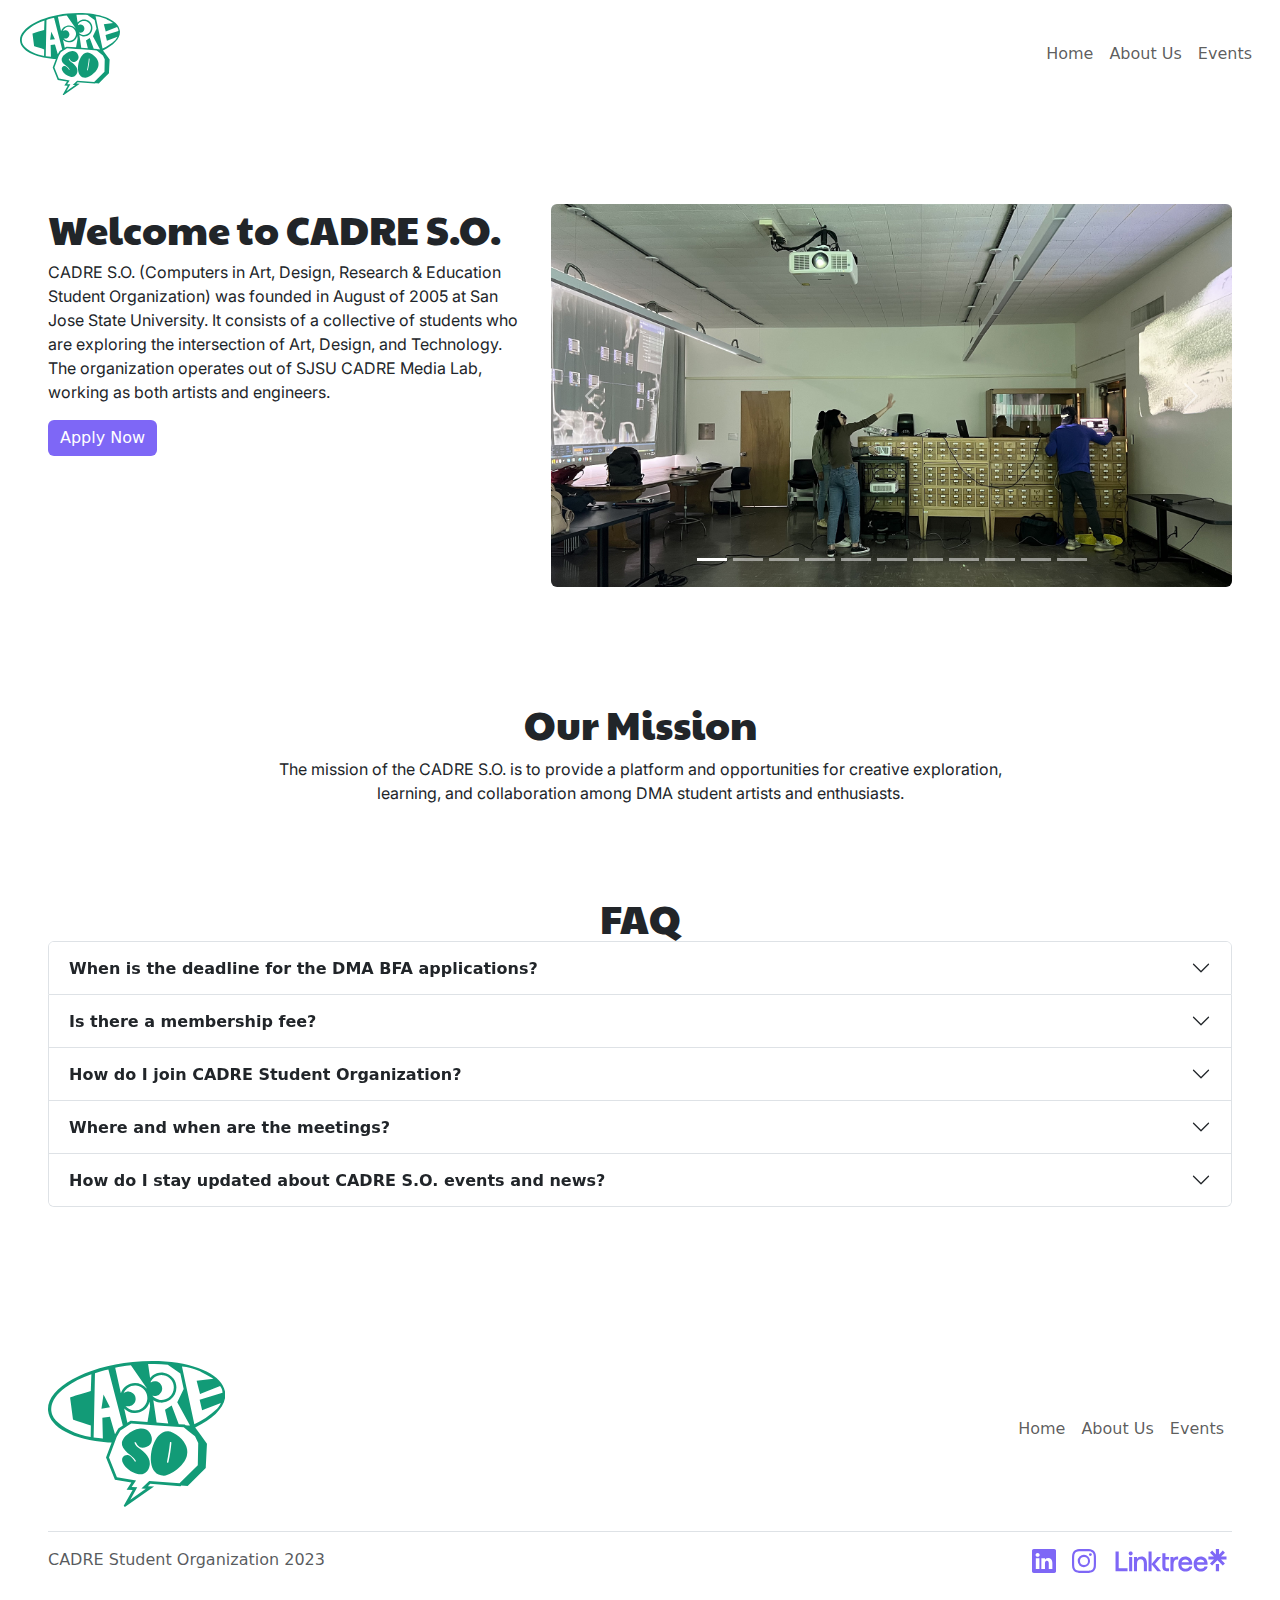
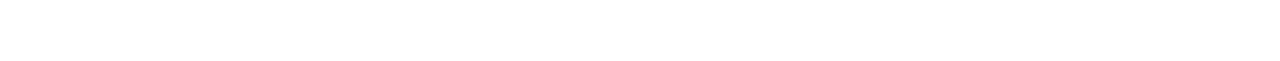
==== commit 41ad50ba: "Merge branch 'master' of https://github.com/CadreSO/cadreso.github.io" ====
--- a/index.html
+++ b/index.html
@@ -101,7 +101,7 @@
                     <button type="button" data-bs-target="#slideshow" data-bs-slide-to="8"></button>
                     <button type="button" data-bs-target="#slideshow" data-bs-slide-to="9"></button>
                     <button type="button" data-bs-target="#slideshow" data-bs-slide-to="10"></button>
-                    <button type="button" data-bs-target="#slideshow" data-bs-slide-to="11"></button>
+                    
 
                 </div>
 
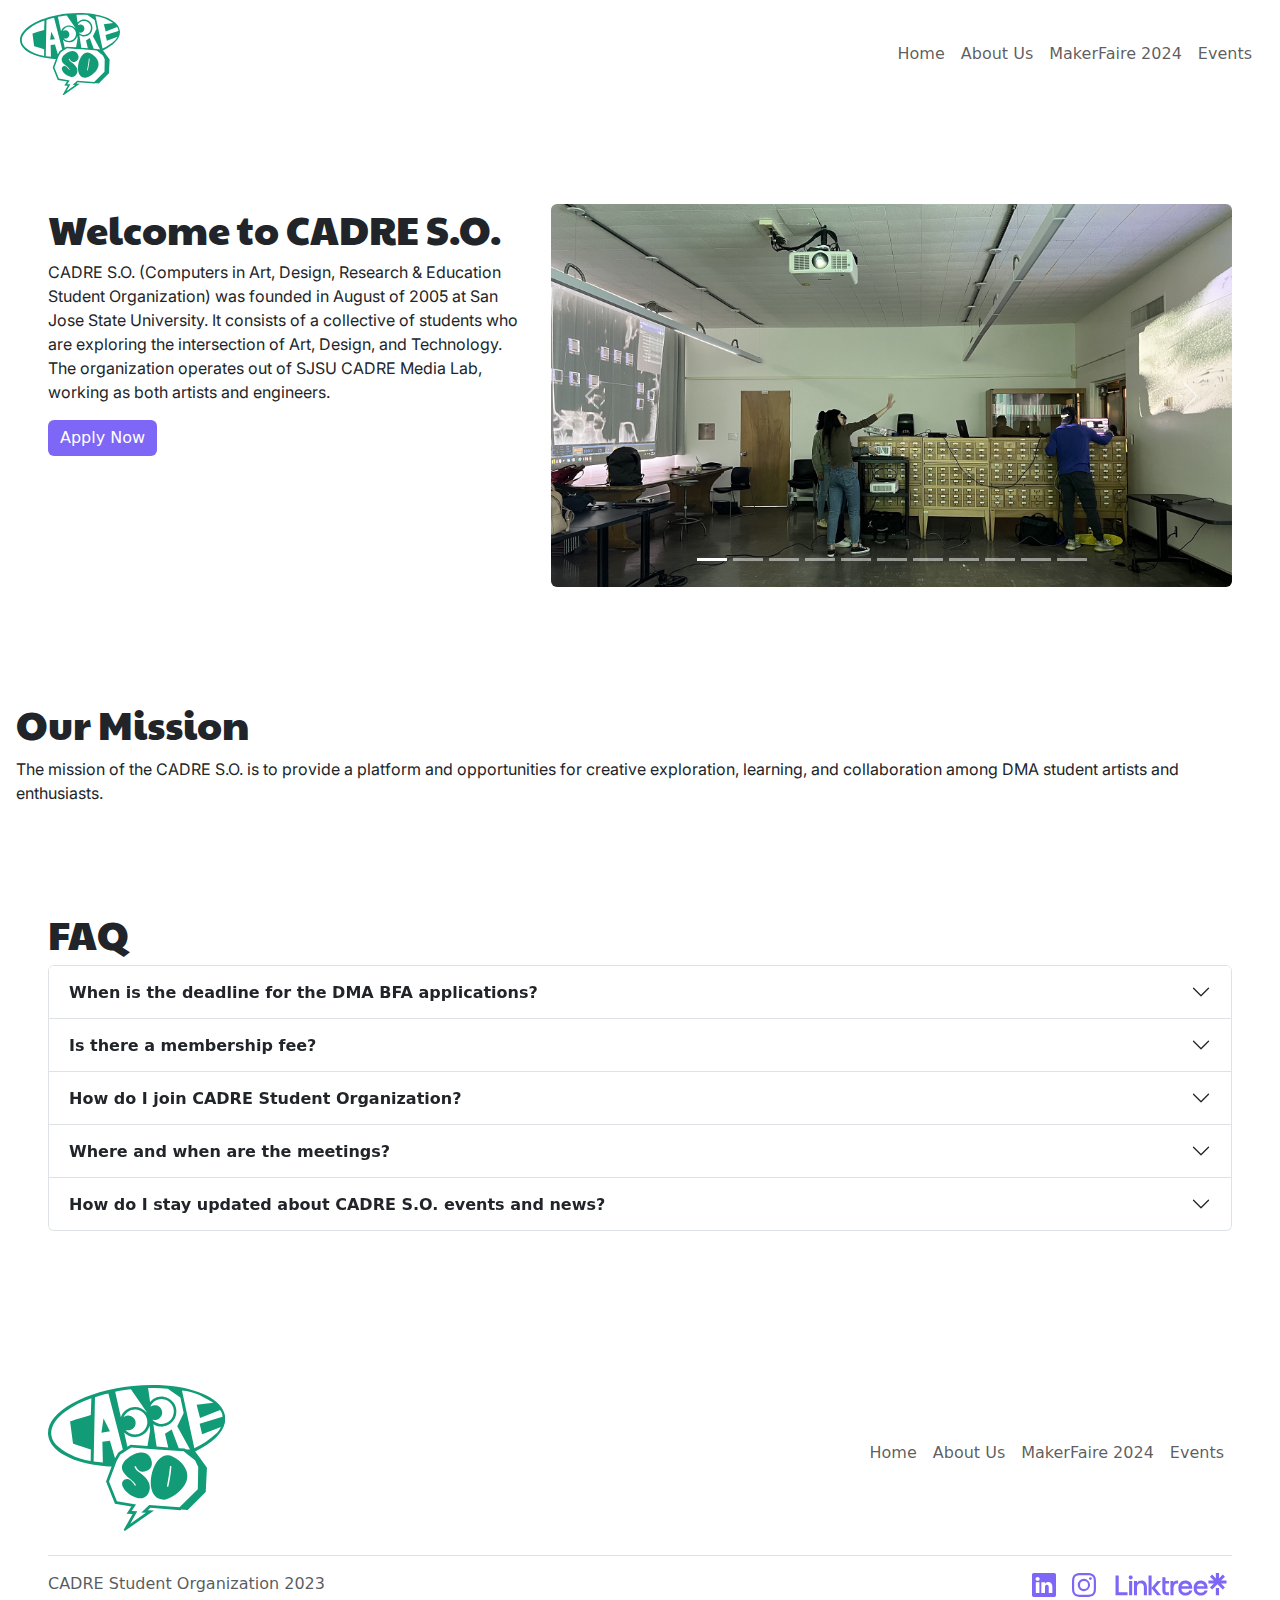
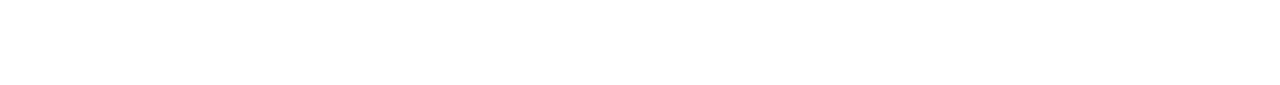
==== commit 452dcdd7: "added content to maker faire page" ====
--- a/index.html
+++ b/index.html
@@ -59,6 +59,12 @@
                 <li class="nav-item">
                     <a class="nav-link" href="./aboutus.html">About Us</a>
                 </li>
+                <!-- <li class="nav-item">
+                    <a class="nav-link" href="./subzero.html">SubZERO</a>
+                </li> -->
+                <li class="nav-item">
+                    <a class="nav-link" href="./makerfaire2024.html">MakerFaire 2024</a>
+                </li>
                 <li class="nav-item">
                     <a class="nav-link" href="./events.html">Events</a>
                 </li>
@@ -170,8 +176,8 @@
 
     <!--mission-->
     <div class="container-xxl mt-5 p-3 text-body">
-        <h1 class="text-center">Our Mission</h1>
-        <p class="text-center" style="margin-top:10px">The mission of the CADRE S.O.
+        <h1 class="">Our Mission</h1>
+        <p class="" style="margin-top:10px">The mission of the CADRE S.O.
             is to provide a platform and opportunities for creative exploration, learning, and collaboration
             among DMA student artists and enthusiasts.</p>
     </div>
@@ -180,7 +186,7 @@
     <!-- values
     <div class="container-xxl mt-5 p-3 text-body">
 
-        <h1 class="text-center">Our Values</h1>
+        <h1 class="">Our Values</h1>
 
         <div class="container" style="margin-top:10px">
             <div class="row">
@@ -249,7 +255,7 @@
 
     <div class="container-xxl mt-4 p-5 text-body rounded">
 
-        <h1 class="text-center">FAQ</h1>
+        <h1 class="">FAQ</h1>
 
         <div class="accordion" id="accordionFaq">
 
@@ -369,13 +375,19 @@
                 <nav class="navbar navbar-expand-sm justify-content-end">
                     <ul class="navbar-nav">
                         <li class="nav-item">
-                            <a class="nav-link" href="index.html">Home</a>
+                            <a class="nav-link" href="./index.html">Home</a>
                         </li>
                         <li class="nav-item">
-                            <a class="nav-link" href="aboutus.html">About Us</a>
+                            <a class="nav-link" href="./aboutus.html">About Us</a>
+                        </li>
+                        <!-- <li class="nav-item">
+                            <a class="nav-link" href="./subzero.html">SubZERO</a>
+                        </li> -->
+                        <li class="nav-item">
+                            <a class="nav-link" href="./makerfaire2024.html">MakerFaire 2024</a>
                         </li>
                         <li class="nav-item">
-                            <a class="nav-link" href="events.html">Events</a>
+                            <a class="nav-link" href="./events.html">Events</a>
                         </li>
                     </ul>
                 </nav>
@@ -390,7 +402,6 @@
                     <path
                         d="M8 0C5.829 0 5.556.01 4.703.048 3.85.088 3.269.222 2.76.42a3.917 3.917 0 0 0-1.417.923A3.927 3.927 0 0 0 .42 2.76C.222 3.268.087 3.85.048 4.7.01 5.555 0 5.827 0 8.001c0 2.172.01 2.444.048 3.297.04.852.174 1.433.372 1.942.205.526.478.972.923 1.417.444.445.89.719 1.416.923.51.198 1.09.333 1.942.372C5.555 15.99 5.827 16 8 16s2.444-.01 3.298-.048c.851-.04 1.434-.174 1.943-.372a3.916 3.916 0 0 0 1.416-.923c.445-.445.718-.891.923-1.417.197-.509.332-1.09.372-1.942C15.99 10.445 16 10.173 16 8s-.01-2.445-.048-3.299c-.04-.851-.175-1.433-.372-1.941a3.926 3.926 0 0 0-.923-1.417A3.911 3.911 0 0 0 13.24.42c-.51-.198-1.092-.333-1.943-.372C10.443.01 10.172 0 7.998 0h.003zm-.717 1.442h.718c2.136 0 2.389.007 3.232.046.78.035 1.204.166 1.486.275.373.145.64.319.92.599.28.28.453.546.598.92.11.281.24.705.275 1.485.039.843.047 1.096.047 3.231s-.008 2.389-.047 3.232c-.035.78-.166 1.203-.275 1.485a2.47 2.47 0 0 1-.599.919c-.28.28-.546.453-.92.598-.28.11-.704.24-1.485.276-.843.038-1.096.047-3.232.047s-2.39-.009-3.233-.047c-.78-.036-1.203-.166-1.485-.276a2.478 2.478 0 0 1-.92-.598 2.48 2.48 0 0 1-.6-.92c-.109-.281-.24-.705-.275-1.485-.038-.843-.046-1.096-.046-3.233 0-2.136.008-2.388.046-3.231.036-.78.166-1.204.276-1.486.145-.373.319-.64.599-.92.28-.28.546-.453.92-.598.282-.11.705-.24 1.485-.276.738-.034 1.024-.044 2.515-.045v.002zm4.988 1.328a.96.96 0 1 0 0 1.92.96.96 0 0 0 0-1.92zm-4.27 1.122a4.109 4.109 0 1 0 0 8.217 4.109 4.109 0 0 0 0-8.217zm0 1.441a2.667 2.667 0 1 1 0 5.334 2.667 2.667 0 0 1 0-5.334z">
                     </path>
-
                 </symbol>
                 <symbol id="linkedin" viewBox="0 0 16 16">
                     <path
@@ -398,11 +409,9 @@
                 </symbol>
                 <symbol id="linktree" viewBox="0 0 80 17">
                     <path xmlns="http://www.w3.org/2000/svg"
-                        d="M0 1.72687H2.25964V13.6313H8.50582V15.7244H0V1.72687ZM10.7287 1.72687C10.9121 1.72444 11.0941 1.75816 11.2644 1.82609C11.4348 1.89402 11.59 1.99484 11.7214 2.12278C11.8528 2.25073 11.9576 2.4033 12.03 2.57178C12.1024 2.74026 12.1409 2.92135 12.1433 3.1047C12.1433 3.47987 11.9943 3.83967 11.729 4.10496C11.4637 4.37024 11.1039 4.51928 10.7287 4.51928C10.3536 4.51928 9.99375 4.37024 9.72847 4.10496C9.46318 3.83967 9.31415 3.47987 9.31415 3.1047C9.31491 2.92087 9.3523 2.73903 9.42412 2.56981C9.49594 2.40058 9.60076 2.24736 9.73245 2.11909C9.86414 1.99082 10.0201 1.89008 10.1911 1.82273C10.3622 1.75539 10.5449 1.7228 10.7287 1.72687ZM9.62645 5.63991H11.7942V15.7244H9.62645V5.63991ZM13.0618 5.63991H15.2296V7.03612C15.8714 5.97059 16.9737 5.36435 18.425 5.36435C20.7765 5.36435 22.2462 7.20146 22.2462 10.1225V15.7244H20.0784V10.3062C20.0784 8.41395 19.2517 7.34843 17.7587 7.34843C16.1249 7.34843 15.2247 8.46906 15.2247 10.4899V15.7244H13.057L13.0618 5.63991ZM23.3852 1.72687H25.553V10.5817L29.5946 5.63991H32.3135L27.9963 10.692L32.3135 15.7244H29.5946L25.553 10.8022V15.7244H23.3852V1.72687ZM33.1586 3.07408H35.3631V5.64604H37.9351V7.44641H35.3631V12.6442C35.3631 13.3068 35.7673 13.7109 36.3919 13.7109H37.8445V15.7305H36.098C34.2058 15.7305 33.1586 14.6099 33.1586 12.6271V3.07408ZM38.8904 5.64604H41.0582V6.89527C41.5909 5.93998 42.4911 5.37047 43.5934 5.37047C43.8478 5.35888 44.1024 5.38993 44.3466 5.46233V7.48315C44.0813 7.42486 43.8097 7.40017 43.5383 7.40966C41.94 7.40966 41.0582 8.75688 41.0582 11.0655V15.7305H38.8904V5.64604ZM49.4158 5.37047C51.804 5.37047 54.3944 6.82179 54.3944 10.9185V11.2125H46.6234C46.79 13.0116 47.8359 14.0037 49.5811 14.0037C50.8304 14.0037 51.8959 13.3239 52.1347 12.3882H54.3393C54.1188 14.4078 52.0245 16.0061 49.5811 16.0061C46.4581 16.0061 44.4936 13.9669 44.4936 10.6797C44.4936 7.75259 46.3858 5.36435 49.4158 5.36435V5.37047ZM52.0796 9.41211C51.7673 8.16288 50.7936 7.37292 49.4158 7.37292C48.0931 7.37292 47.1574 8.18125 46.79 9.41211H52.0796ZM60.2731 5.37047C62.6614 5.37047 65.2517 6.82179 65.2517 10.9185V11.2125H57.4807C57.646 13.0116 58.6932 14.0037 60.4385 14.0037C61.6877 14.0037 62.7532 13.3239 62.992 12.3882H65.1966C64.9761 14.4078 62.8818 16.0061 60.4385 16.0061C57.3154 16.0061 55.3497 13.9669 55.3497 10.6797C55.3497 7.75259 57.2419 5.36435 60.2731 5.36435V5.37047ZM62.9369 9.41211C62.6246 8.16288 61.651 7.37292 60.2731 7.37292C58.9504 7.37292 58.0135 8.18125 57.646 9.41211H62.9369Z"
-                        fill="#7e67f6" />
+                        d="M0 1.72687H2.25964V13.6313H8.50582V15.7244H0V1.72687ZM10.7287 1.72687C10.9121 1.72444 11.0941 1.75816 11.2644 1.82609C11.4348 1.89402 11.59 1.99484 11.7214 2.12278C11.8528 2.25073 11.9576 2.4033 12.03 2.57178C12.1024 2.74026 12.1409 2.92135 12.1433 3.1047C12.1433 3.47987 11.9943 3.83967 11.729 4.10496C11.4637 4.37024 11.1039 4.51928 10.7287 4.51928C10.3536 4.51928 9.99375 4.37024 9.72847 4.10496C9.46318 3.83967 9.31415 3.47987 9.31415 3.1047C9.31491 2.92087 9.3523 2.73903 9.42412 2.56981C9.49594 2.40058 9.60076 2.24736 9.73245 2.11909C9.86414 1.99082 10.0201 1.89008 10.1911 1.82273C10.3622 1.75539 10.5449 1.7228 10.7287 1.72687ZM9.62645 5.63991H11.7942V15.7244H9.62645V5.63991ZM13.0618 5.63991H15.2296V7.03612C15.8714 5.97059 16.9737 5.36435 18.425 5.36435C20.7765 5.36435 22.2462 7.20146 22.2462 10.1225V15.7244H20.0784V10.3062C20.0784 8.41395 19.2517 7.34843 17.7587 7.34843C16.1249 7.34843 15.2247 8.46906 15.2247 10.4899V15.7244H13.057L13.0618 5.63991ZM23.3852 1.72687H25.553V10.5817L29.5946 5.63991H32.3135L27.9963 10.692L32.3135 15.7244H29.5946L25.553 10.8022V15.7244H23.3852V1.72687ZM33.1586 3.07408H35.3631V5.64604H37.9351V7.44641H35.3631V12.6442C35.3631 13.3068 35.7673 13.7109 36.3919 13.7109H37.8445V15.7305H36.098C34.2058 15.7305 33.1586 14.6099 33.1586 12.6271V3.07408ZM38.8904 5.64604H41.0582V6.89527C41.5909 5.93998 42.4911 5.37047 43.5934 5.37047C43.8478 5.35888 44.1024 5.38993 44.3466 5.46233V7.48315C44.0813 7.42486 43.8097 7.40017 43.5383 7.40966C41.94 7.40966 41.0582 8.75688 41.0582 11.0655V15.7305H38.8904V5.64604ZM49.4158 5.37047C51.804 5.37047 54.3944 6.82179 54.3944 10.9185V11.2125H46.6234C46.79 13.0116 47.8359 14.0037 49.5811 14.0037C50.8304 14.0037 51.8959 13.3239 52.1347 12.3882H54.3393C54.1188 14.4078 52.0245 16.0061 49.5811 16.0061C46.4581 16.0061 44.4936 13.9669 44.4936 10.6797C44.4936 7.75259 46.3858 5.36435 49.4158 5.36435V5.37047ZM52.0796 9.41211C51.7673 8.16288 50.7936 7.37292 49.4158 7.37292C48.0931 7.37292 47.1574 8.18125 46.79 9.41211H52.0796ZM60.2731 5.37047C62.6614 5.37047 65.2517 6.82179 65.2517 10.9185V11.2125H57.4807C57.646 13.0116 58.6932 14.0037 60.4385 14.0037C61.6877 14.0037 62.7532 13.3239 62.992 12.3882H65.1966C64.9761 14.4078 62.8818 16.0061 60.4385 16.0061C57.3154 16.0061 55.3497 13.9669 55.3497 10.6797C55.3497 7.75259 57.2419 5.36435 60.2731 5.36435V5.37047ZM62.9369 9.41211C62.6246 8.16288 61.651 7.37292 60.2731 7.37292C58.9504 7.37292 58.0135 8.18125 57.646 9.41211H62.9369Z"/>
                     <path xmlns="http://www.w3.org/2000/svg"
-                        d="M65.7852 5.33374H69.6615L66.9058 2.70668L68.4306 1.13901L71.0577 3.83956V0H73.3357V3.83956L75.9627 1.14513L77.4863 2.70668L74.7319 5.32762H78.607V7.49541H74.7098L77.4827 10.1898L75.9627 11.7208L72.1967 7.93631L68.4306 11.7208L66.9058 10.196L69.6798 7.50153H65.7852V5.33374ZM71.0515 10.6062H73.3296V15.7502H71.0515V10.6062Z"
-                        fill="#7e67f6" />
+                        d="M65.7852 5.33374H69.6615L66.9058 2.70668L68.4306 1.13901L71.0577 3.83956V0H73.3357V3.83956L75.9627 1.14513L77.4863 2.70668L74.7319 5.32762H78.607V7.49541H74.7098L77.4827 10.1898L75.9627 11.7208L72.1967 7.93631L68.4306 11.7208L66.9058 10.196L69.6798 7.50153H65.7852V5.33374ZM71.0515 10.6062H73.3296V15.7502H71.0515V10.6062Z"/>
                 </symbol>
             </svg>
             <ul class="nav col-md-4 justify-content-end list-unstyled d-flex">
--- a/styles.css
+++ b/styles.css
@@ -53,28 +53,19 @@
     background-color: #7e67f6!important;
 }
 
-#instagram, #linktree, #linkedin{
-    fill: #7e67f6!important;
-}
-
-#instagram:hover {
-    fill: #129b77!important;
-}
-
-#linktree:hover{
-    fill: #129b77!important;
-}
-
-#linkedin:hover{
-    fill: #129b77!important;
+.bi{
+    fill: #7e67f6;
+    transition: fill .15s ease-in-out;
 }
 
 #Layer_2{
     fill: #129b77;
+    transition: fill .15s ease-in-out;
 }
 
 #Layer_2:hover{
     fill: #7e67f6;
+    transition: fill .15s ease-in-out;
 }
 
 #slideshow{
@@ -106,6 +97,7 @@
     margin: auto;
 }
 
-svg.bi:hover{
+.bi:hover{
     fill:#129b77!important;
-}+    transition: fill .15s ease-in-out;
+}
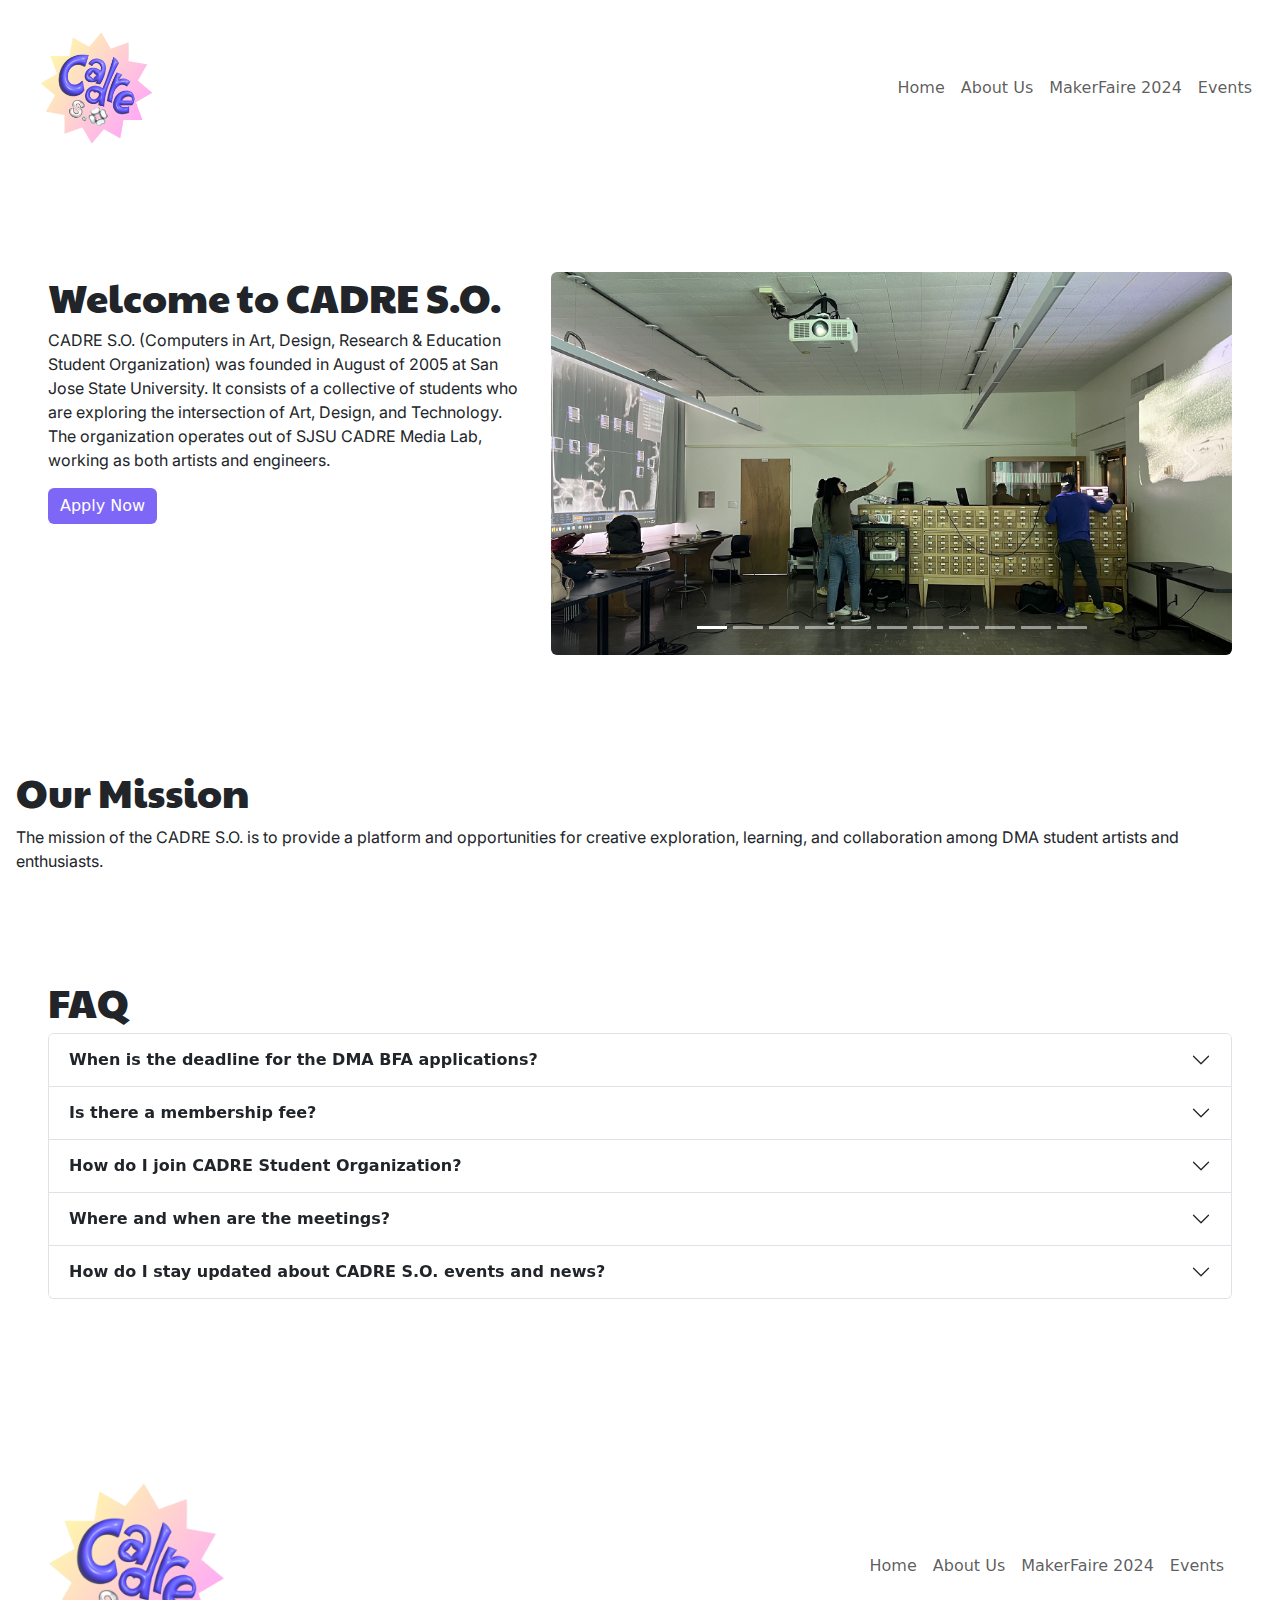
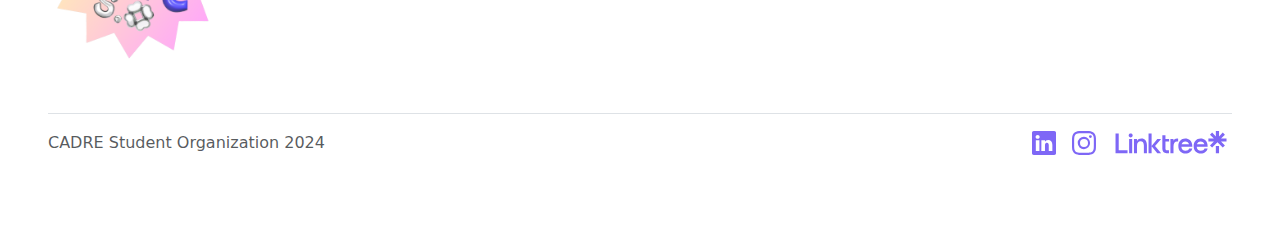
==== commit 783b6686: "Fall 2024 logo update" ====
--- a/index.html
+++ b/index.html
@@ -33,7 +33,9 @@
     <nav class="navbar navbar-expand-sm navbar-light p-2">
         <div class="container-xxl navbar-width">
             <a class="navbar-brand" href="./index.html" width="100px">
-                <svg xmlns="http://www.w3.org/2000/svg" id="Layer_2" data-name="Layer 2" viewBox="0 0 272.1 223.89" width="100px">
+              <img src="cadreso-2024-logo.png" height="150px" style="padding-left:20px"/>
+              <!--  
+              <svg xmlns="http://www.w3.org/2000/svg" id="Layer_2" data-name="Layer 2" viewBox="0 0 272.1 223.89" width="100px">
                     <defs>
                         <style>
                         </style>
@@ -49,7 +51,7 @@
                                 d="m197.15,113.21c-2.94-1.96-6.18-3.63-9.66-4.9-.28-.1-.54-.22-.82-.32-6.56-1.37-12.39,1.57-17.08,6.84-1.59,1.79-3.05,3.82-4.36,6.08-11.53,19.93-11.33,55.28,12.67,55.05,15.18-2.29,33.28-18.65,35.41-31.89,2.63-10.41-4.33-22.97-16.17-30.85h.01Zm-7.9,13.6c-.71,8.11-2.32,18.92-4.53,28.57-.07.55-.71.87-1.3.86-.58-.12-1.12-.46-.92-.9,2.02-9.85,3.8-20.78,4.56-28.97.05-.55.1-1.09.15-1.64,0-.44.58-.68,1.16-.59s1.16.63,1.02,1.04c-.05.54-.09,1.08-.14,1.62h0Z" />
                         </g>
                     </g>
-                </svg>
+                </svg> -->
             </a>
 
             <ul class="navbar-nav">
@@ -351,7 +353,9 @@
 
             <div class="col-sm-2" style="margin-top:10px">
                 <a class="navbar-brand" href="./index.html">
-                    <svg xmlns="http://www.w3.org/2000/svg" id="Layer_2" data-name="Layer 2" viewBox="0 0 272.1 223.89">
+                  <img src="cadreso-2024-logo.png"/>
+
+                    <!--<svg xmlns="http://www.w3.org/2000/svg" id="Layer_2" data-name="Layer 2" viewBox="0 0 272.1 223.89">
                         <defs>
                             <style>
                             </style>
@@ -367,7 +371,7 @@
                                     d="m197.15,113.21c-2.94-1.96-6.18-3.63-9.66-4.9-.28-.1-.54-.22-.82-.32-6.56-1.37-12.39,1.57-17.08,6.84-1.59,1.79-3.05,3.82-4.36,6.08-11.53,19.93-11.33,55.28,12.67,55.05,15.18-2.29,33.28-18.65,35.41-31.89,2.63-10.41-4.33-22.97-16.17-30.85h.01Zm-7.9,13.6c-.71,8.11-2.32,18.92-4.53,28.57-.07.55-.71.87-1.3.86-.58-.12-1.12-.46-.92-.9,2.02-9.85,3.8-20.78,4.56-28.97.05-.55.1-1.09.15-1.64,0-.44.58-.68,1.16-.59s1.16.63,1.02,1.04c-.05.54-.09,1.08-.14,1.62h0Z" />
                             </g>
                         </g>
-                    </svg>
+                    </svg> -->
                 </a>
             </div>
 
@@ -395,7 +399,7 @@
         </div>
         <footer class="d-flex flex-wrap justify-content-between align-items-center py-3 my-4 border-top">
             <div class="col-md-4 d-flex align-items-center">
-                <span class="mb-3 mb-md-0 text-body-secondary">CADRE Student Organization 2023</span>
+                <span class="mb-3 mb-md-0 text-body-secondary">CADRE Student Organization 2024</span>
             </div>
             <svg xmlns="http://www.w3.org/2000/svg" class="d-none">
                 <symbol id="instagram" viewBox="0 0 16 16">
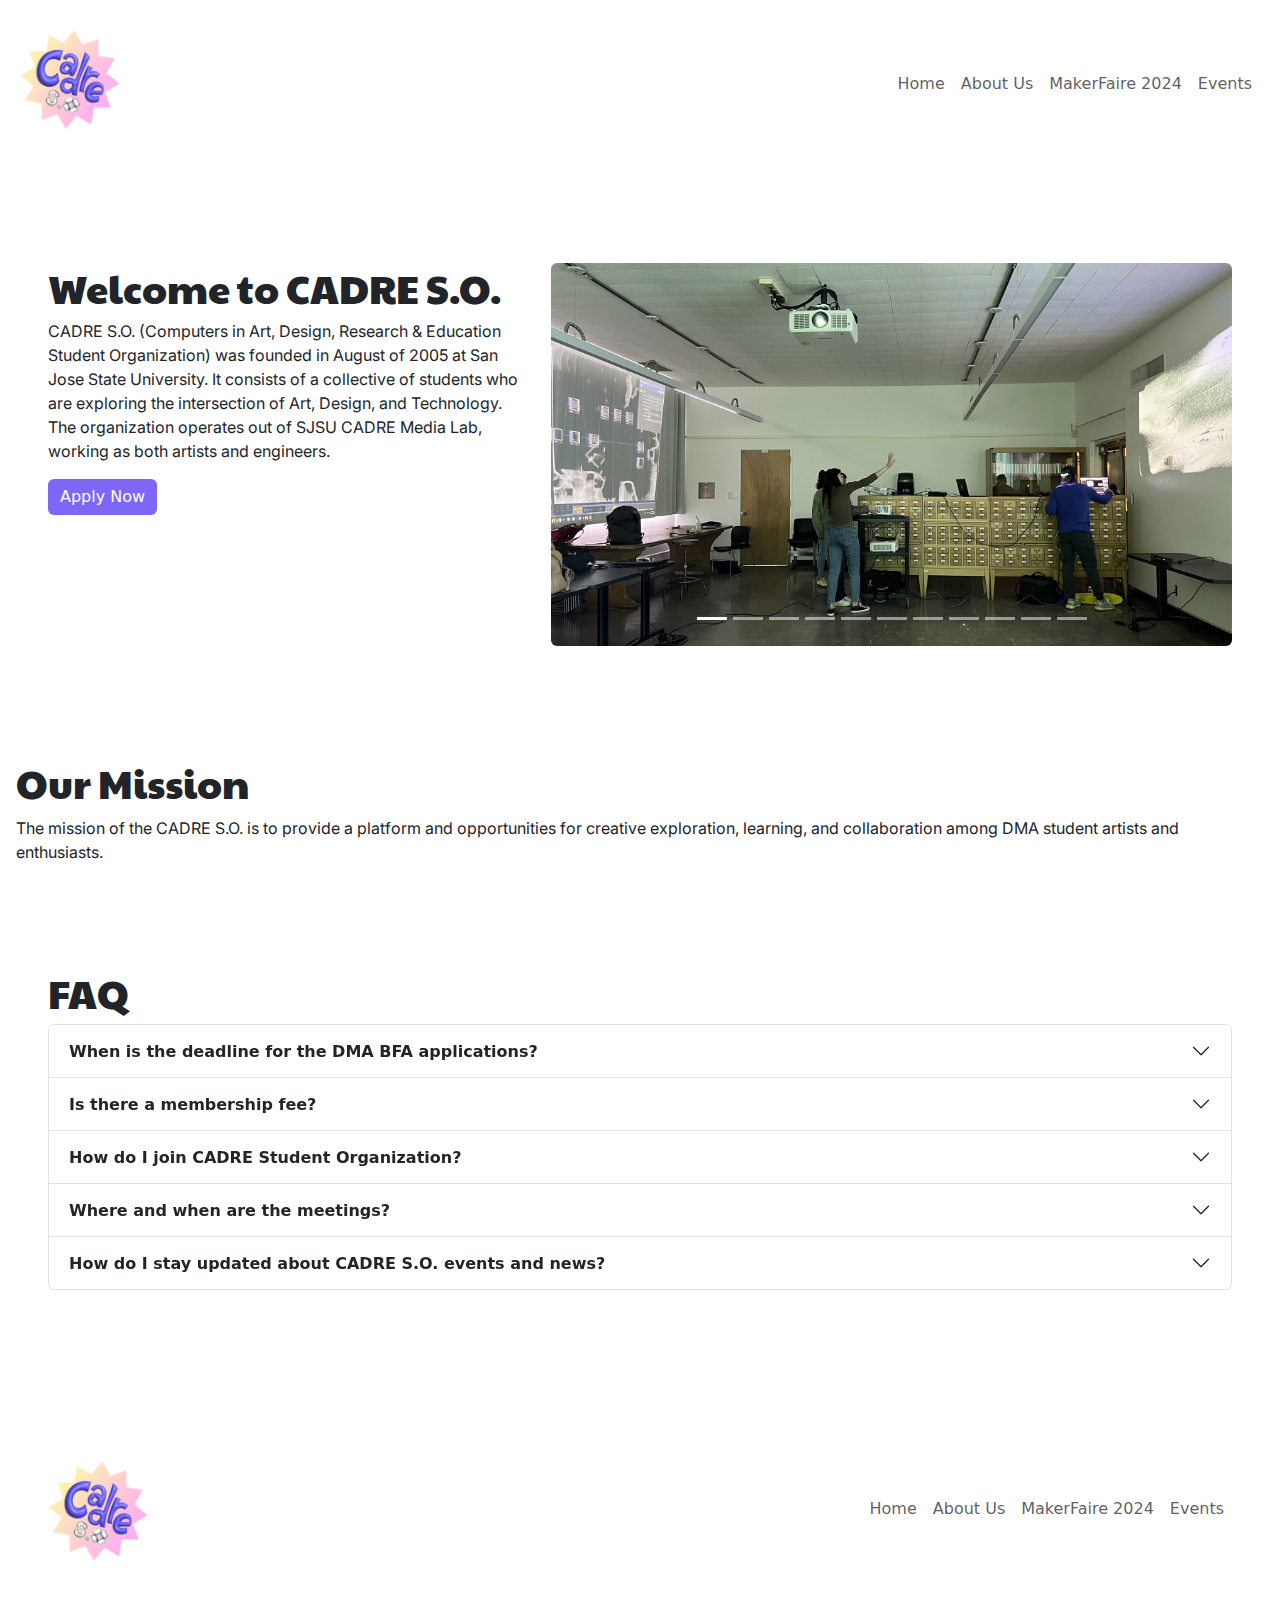
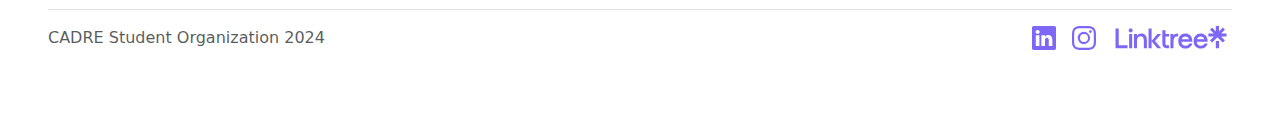
==== commit 68e21887: "img wrapper push" ====
--- a/index.html
+++ b/index.html
@@ -33,9 +33,10 @@
     <nav class="navbar navbar-expand-sm navbar-light p-2">
         <div class="container-xxl navbar-width">
             <a class="navbar-brand" href="./index.html" width="100px">
-              <img src="cadreso-2024-logo.png" height="150px" style="padding-left:20px"/>
-              <!--  
-              <svg xmlns="http://www.w3.org/2000/svg" id="Layer_2" data-name="Layer 2" viewBox="0 0 272.1 223.89" width="100px">
+              <div class="img-wrapper">
+                <img src="cadreso-2024-logo.png"/>
+              </div>
+              <!--<svg xmlns="http://www.w3.org/2000/svg" id="Layer_2" data-name="Layer 2" viewBox="0 0 272.1 223.89" width="100px">
                     <defs>
                         <style>
                         </style>
@@ -51,7 +52,7 @@
                                 d="m197.15,113.21c-2.94-1.96-6.18-3.63-9.66-4.9-.28-.1-.54-.22-.82-.32-6.56-1.37-12.39,1.57-17.08,6.84-1.59,1.79-3.05,3.82-4.36,6.08-11.53,19.93-11.33,55.28,12.67,55.05,15.18-2.29,33.28-18.65,35.41-31.89,2.63-10.41-4.33-22.97-16.17-30.85h.01Zm-7.9,13.6c-.71,8.11-2.32,18.92-4.53,28.57-.07.55-.71.87-1.3.86-.58-.12-1.12-.46-.92-.9,2.02-9.85,3.8-20.78,4.56-28.97.05-.55.1-1.09.15-1.64,0-.44.58-.68,1.16-.59s1.16.63,1.02,1.04c-.05.54-.09,1.08-.14,1.62h0Z" />
                         </g>
                     </g>
-                </svg> -->
+                </svg>-->
             </a>
 
             <ul class="navbar-nav">
@@ -353,8 +354,9 @@
 
             <div class="col-sm-2" style="margin-top:10px">
                 <a class="navbar-brand" href="./index.html">
-                  <img src="cadreso-2024-logo.png"/>
-
+                  <div class="img-wrapper">
+                    <img src="cadreso-2024-logo.png"/>
+                  </div>
                     <!--<svg xmlns="http://www.w3.org/2000/svg" id="Layer_2" data-name="Layer 2" viewBox="0 0 272.1 223.89">
                         <defs>
                             <style>
--- a/styles.css
+++ b/styles.css
@@ -101,3 +101,9 @@
     fill:#129b77!important;
     transition: fill .15s ease-in-out;
 }
+
+.img-wrapper {
+  display:inline-block; 
+  width:100px; 
+  overflow:hidden; 
+}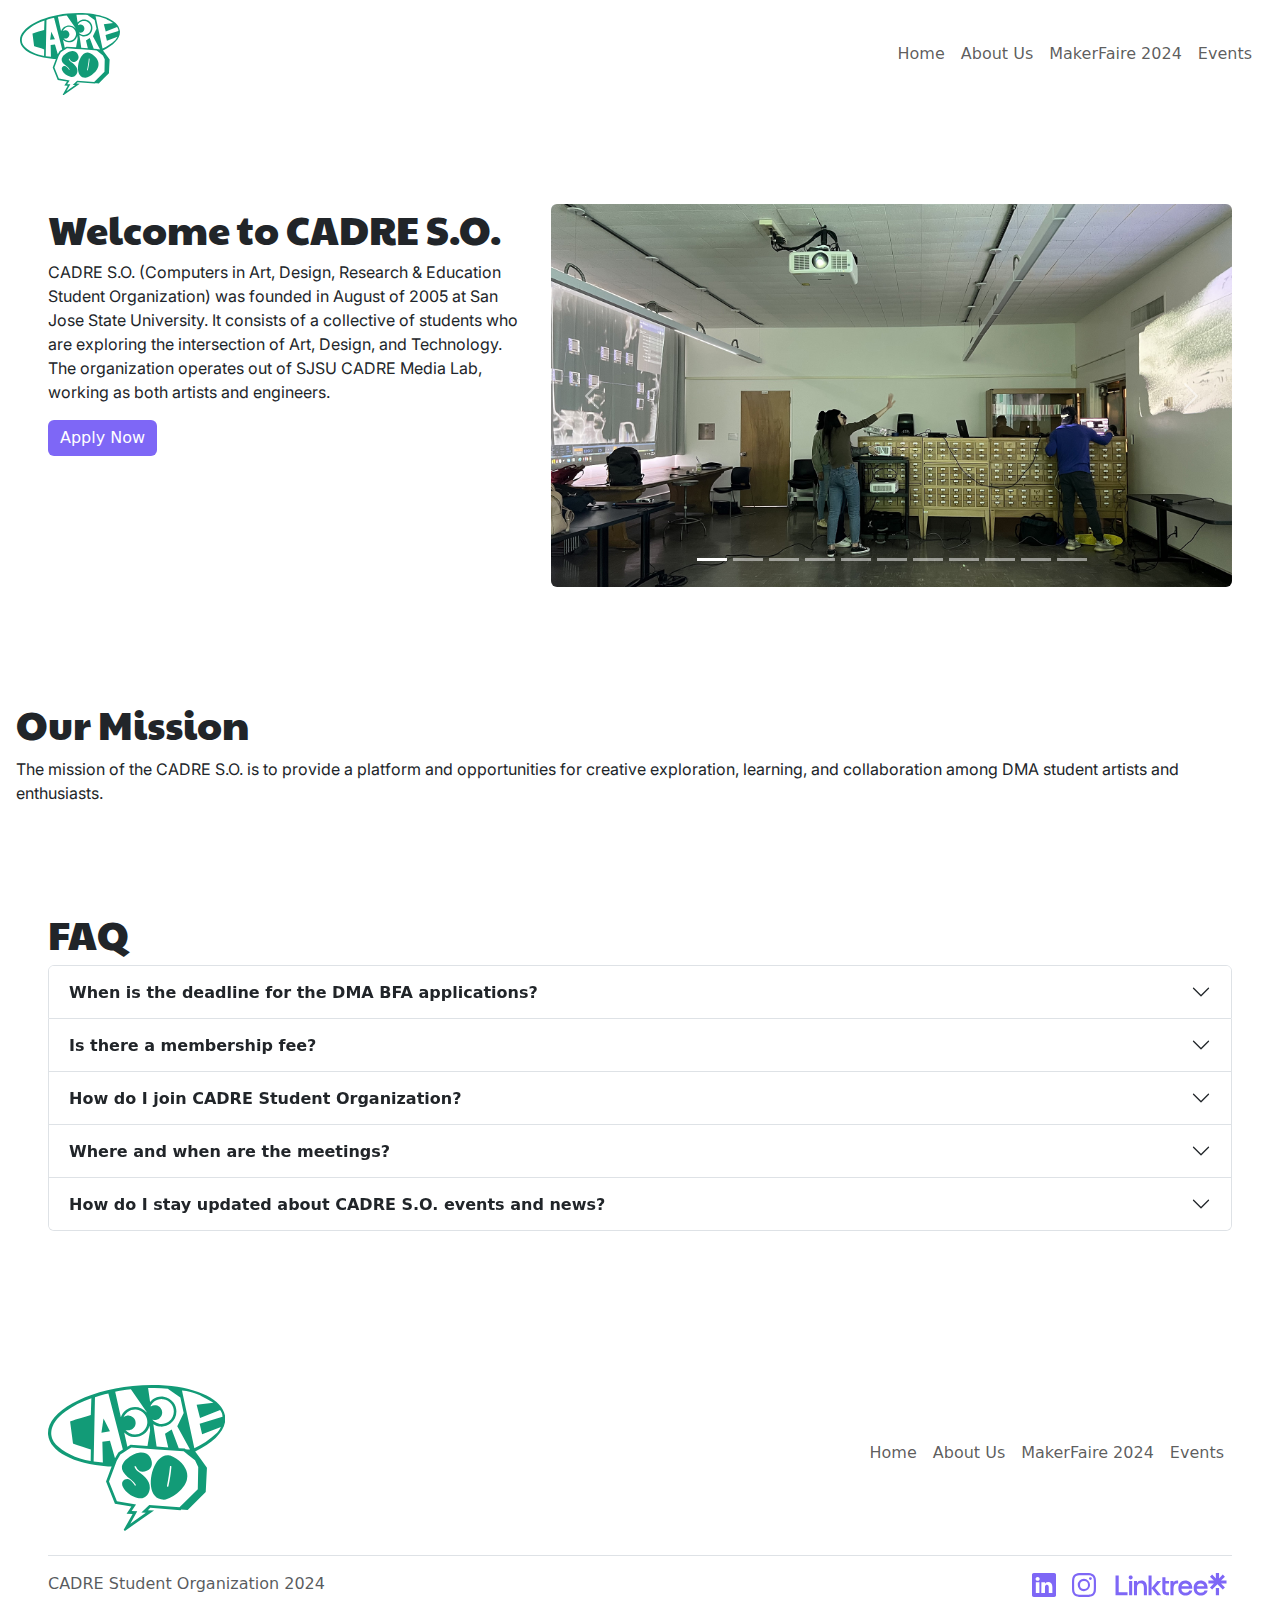
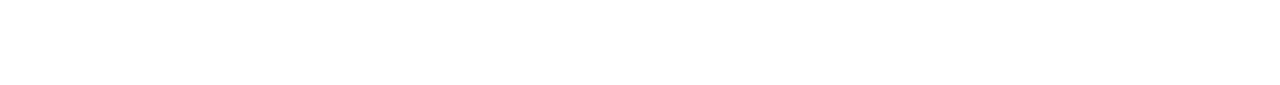
==== commit b08f6f96: "reversion to old svg logo" ====
--- a/index.html
+++ b/index.html
@@ -33,10 +33,10 @@
     <nav class="navbar navbar-expand-sm navbar-light p-2">
         <div class="container-xxl navbar-width">
             <a class="navbar-brand" href="./index.html" width="100px">
-              <div class="img-wrapper">
+              <!--<div class="img-wrapper">
                 <img src="cadreso-2024-logo.png"/>
-              </div>
-              <!--<svg xmlns="http://www.w3.org/2000/svg" id="Layer_2" data-name="Layer 2" viewBox="0 0 272.1 223.89" width="100px">
+              </div>-->
+              <svg xmlns="http://www.w3.org/2000/svg" id="Layer_2" data-name="Layer 2" viewBox="0 0 272.1 223.89" width="100px">
                     <defs>
                         <style>
                         </style>
@@ -52,7 +52,7 @@
                                 d="m197.15,113.21c-2.94-1.96-6.18-3.63-9.66-4.9-.28-.1-.54-.22-.82-.32-6.56-1.37-12.39,1.57-17.08,6.84-1.59,1.79-3.05,3.82-4.36,6.08-11.53,19.93-11.33,55.28,12.67,55.05,15.18-2.29,33.28-18.65,35.41-31.89,2.63-10.41-4.33-22.97-16.17-30.85h.01Zm-7.9,13.6c-.71,8.11-2.32,18.92-4.53,28.57-.07.55-.71.87-1.3.86-.58-.12-1.12-.46-.92-.9,2.02-9.85,3.8-20.78,4.56-28.97.05-.55.1-1.09.15-1.64,0-.44.58-.68,1.16-.59s1.16.63,1.02,1.04c-.05.54-.09,1.08-.14,1.62h0Z" />
                         </g>
                     </g>
-                </svg>-->
+                  </svg>
             </a>
 
             <ul class="navbar-nav">
@@ -354,10 +354,10 @@
 
             <div class="col-sm-2" style="margin-top:10px">
                 <a class="navbar-brand" href="./index.html">
-                  <div class="img-wrapper">
-                    <img src="cadreso-2024-logo.png"/>
-                  </div>
-                    <!--<svg xmlns="http://www.w3.org/2000/svg" id="Layer_2" data-name="Layer 2" viewBox="0 0 272.1 223.89">
+                  <!--<div class="img-wrapper">
+                    <img src="cadreso-2024-logo.png" width="5%"/>
+                  </div>-->
+                    <svg xmlns="http://www.w3.org/2000/svg" id="Layer_2" data-name="Layer 2" viewBox="0 0 272.1 223.89">
                         <defs>
                             <style>
                             </style>
@@ -373,7 +373,7 @@
                                     d="m197.15,113.21c-2.94-1.96-6.18-3.63-9.66-4.9-.28-.1-.54-.22-.82-.32-6.56-1.37-12.39,1.57-17.08,6.84-1.59,1.79-3.05,3.82-4.36,6.08-11.53,19.93-11.33,55.28,12.67,55.05,15.18-2.29,33.28-18.65,35.41-31.89,2.63-10.41-4.33-22.97-16.17-30.85h.01Zm-7.9,13.6c-.71,8.11-2.32,18.92-4.53,28.57-.07.55-.71.87-1.3.86-.58-.12-1.12-.46-.92-.9,2.02-9.85,3.8-20.78,4.56-28.97.05-.55.1-1.09.15-1.64,0-.44.58-.68,1.16-.59s1.16.63,1.02,1.04c-.05.54-.09,1.08-.14,1.62h0Z" />
                             </g>
                         </g>
-                    </svg> -->
+                    </svg>
                 </a>
             </div>
 
